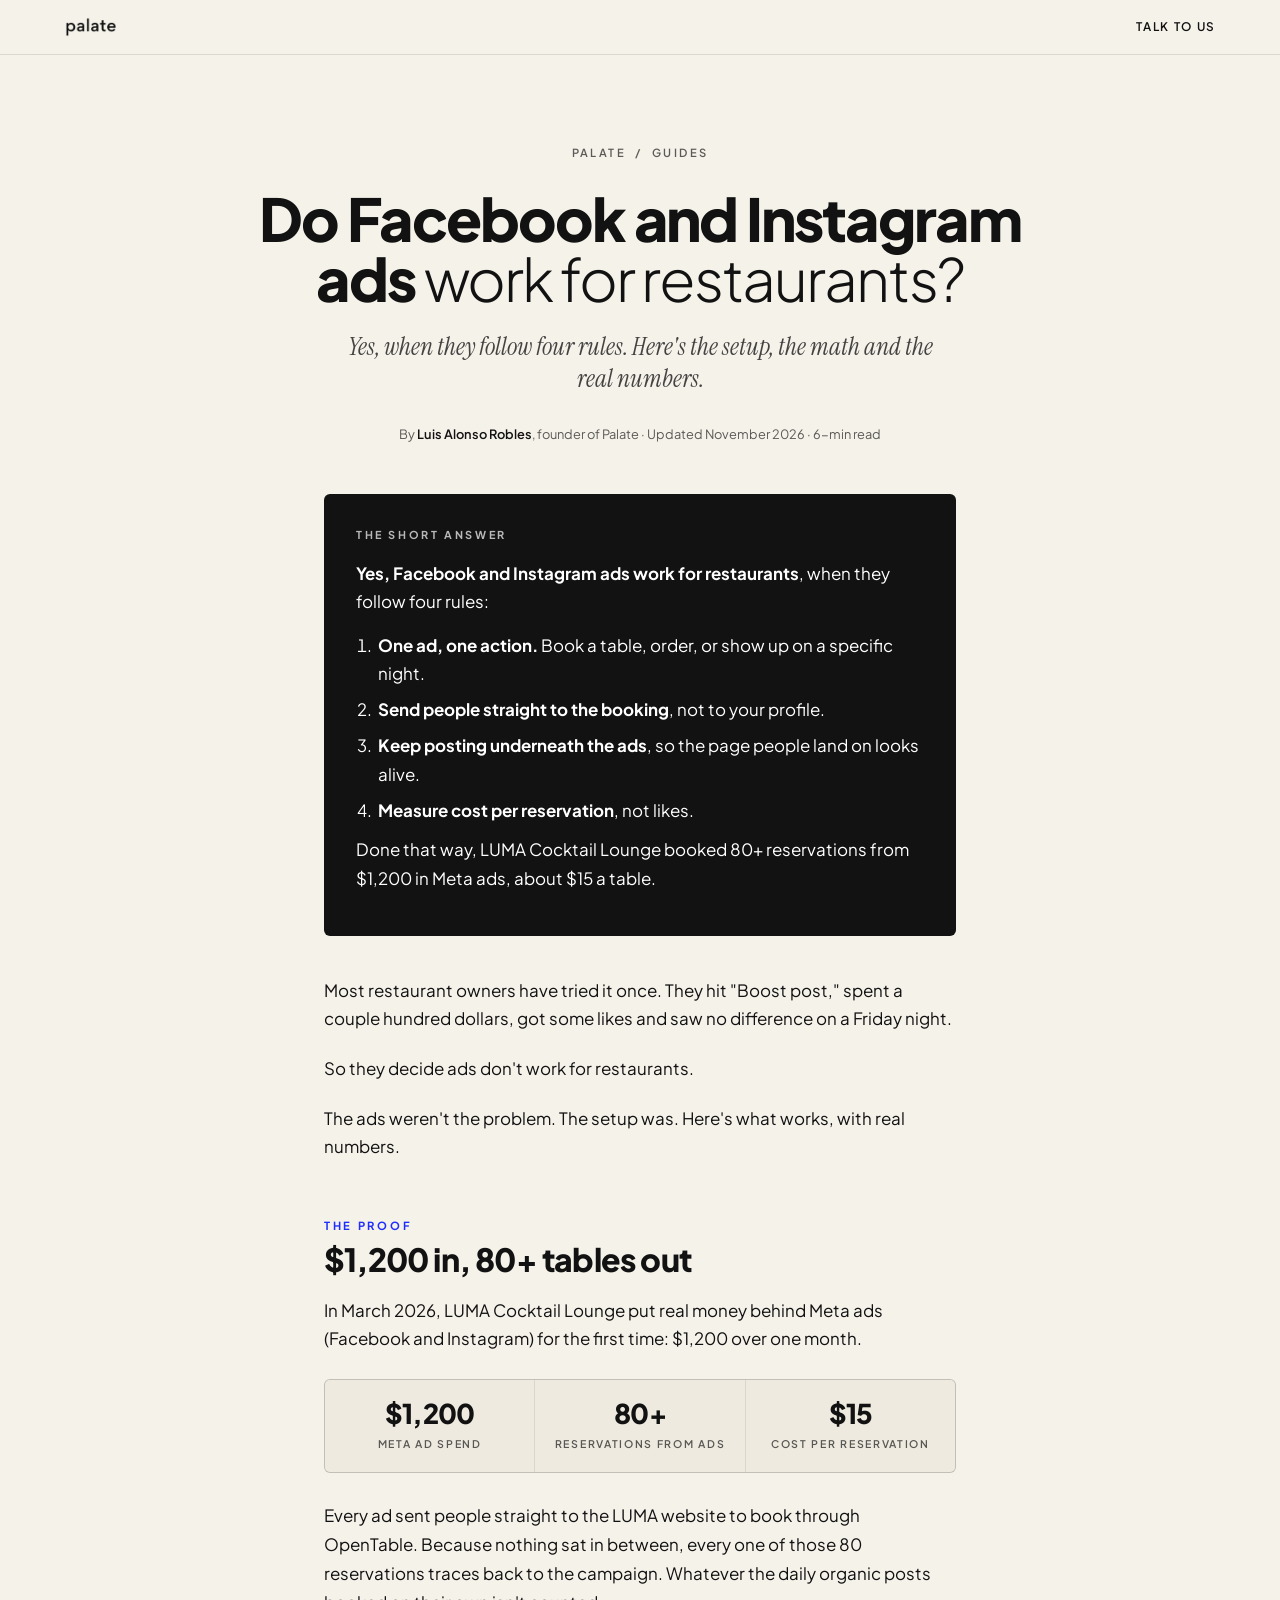
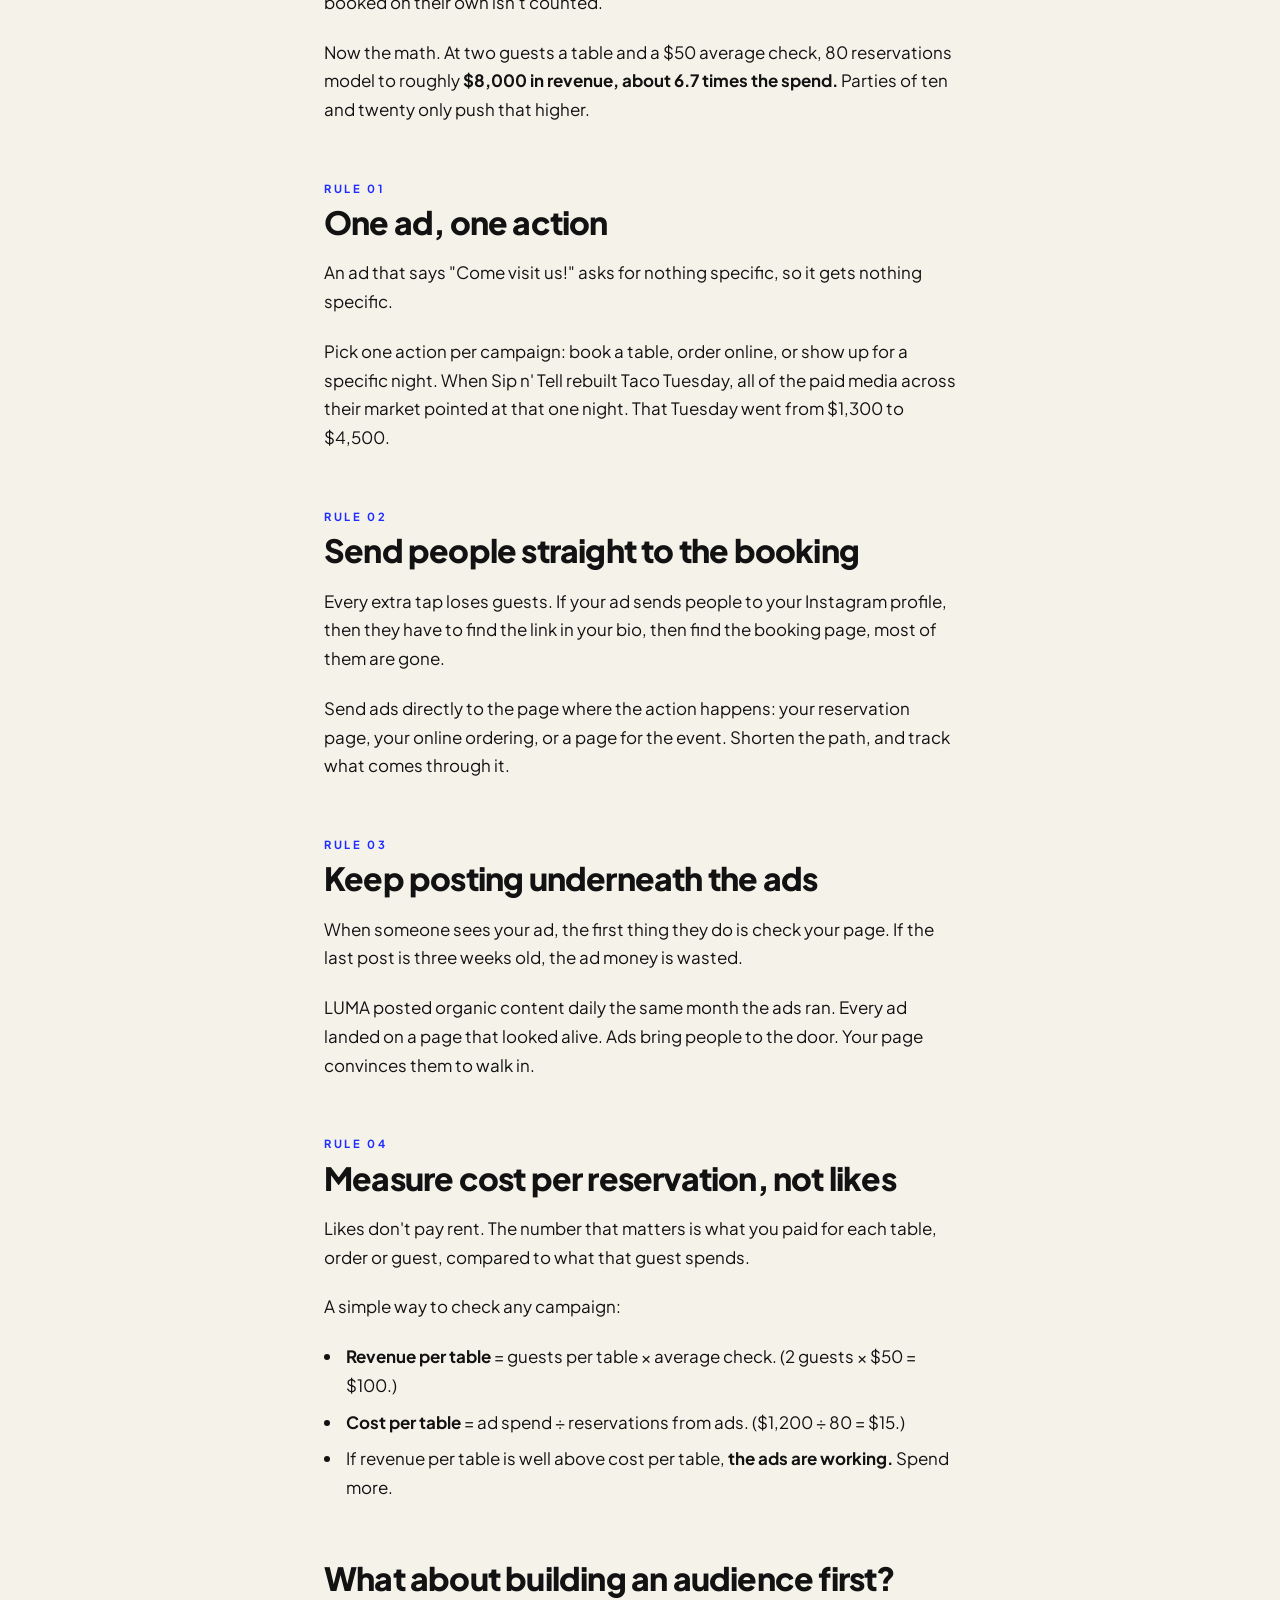
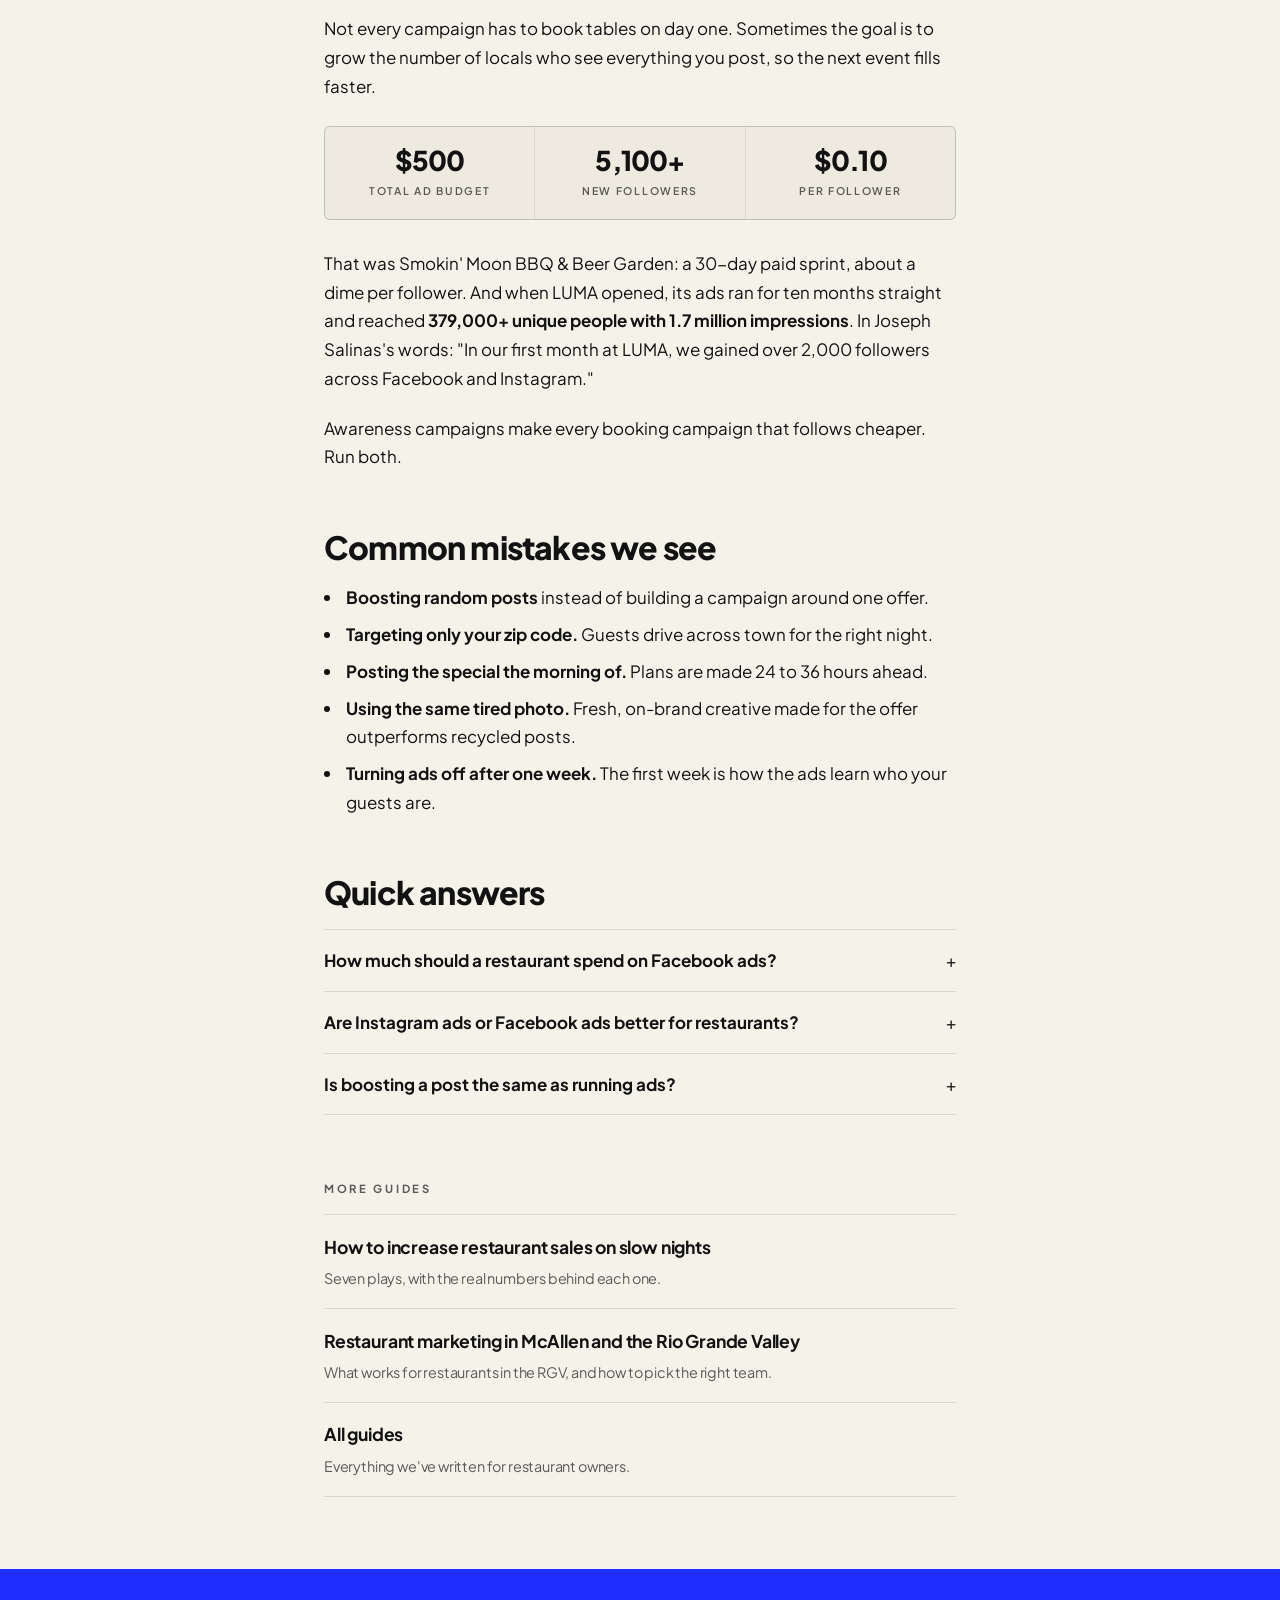
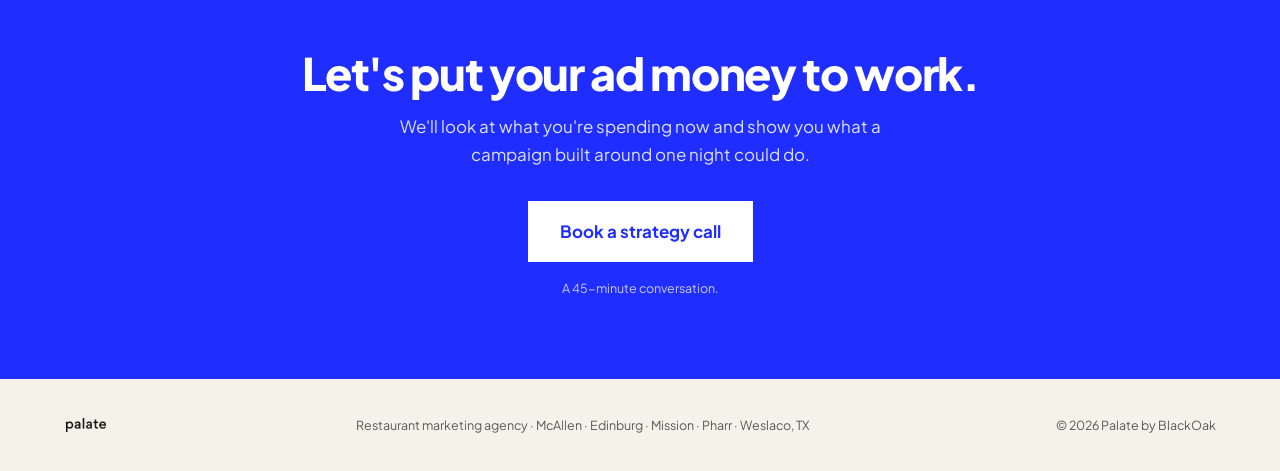
==== do-facebook-instagram-ads-work-for-restaurants/index.html @ 0dd9add2 "Add guides: RGV restaurant marketing, Meta ads for restaurants, guides index Guides cross-link to ea" ====
<!DOCTYPE html>
<html lang="en">
<head>
  <meta charset="UTF-8" />
  <meta name="viewport" content="width=device-width, initial-scale=1.0" />
  <title>Do Facebook &amp; Instagram Ads Work for Restaurants? Real Numbers | Palate</title>
  <meta name="description" content="Do Facebook and Instagram ads work for restaurants? Yes, with four rules. See how $1,200 in Meta ads booked 80+ reservations at $15 each." />
  <link rel="canonical" href="https://www.palatemarketing.com/do-facebook-instagram-ads-work-for-restaurants/" />
  <meta name="theme-color" content="#121212" />
  <meta name="author" content="Luis Alonso Robles" />
  <meta property="og:type" content="article" />
  <meta property="og:site_name" content="Palate" />
  <meta property="og:url" content="https://www.palatemarketing.com/do-facebook-instagram-ads-work-for-restaurants/" />
  <meta property="og:title" content="Do Facebook and Instagram ads work for restaurants?" />
  <meta property="og:description" content="Yes, with four rules. $1,200 in Meta ads booked 80+ reservations at $15 each." />
  <meta property="og:image" content="https://www.palatemarketing.com/media/Brand/og-image.jpg" />
  <meta property="og:image:width" content="1200" />
  <meta property="og:image:height" content="630" />
  <meta name="twitter:card" content="summary_large_image" />
  <link rel="icon" type="image/png" href="../media/Brand/favicon.png">
  <link rel="apple-touch-icon" href="../media/Brand/apple-touch-icon.png">
  <link rel="preconnect" href="https://fonts.googleapis.com" />
  <link rel="preconnect" href="https://fonts.gstatic.com" crossorigin />
  <link href="https://fonts.googleapis.com/css2?family=Plus+Jakarta+Sans:wght@300;400;500;600;700;800&family=Instrument+Serif:ital@0;1&display=swap" rel="stylesheet" />
  <script type="application/ld+json">{"@context": "https://schema.org", "@graph": [{"@type": "Article", "@id": "https://www.palatemarketing.com/do-facebook-instagram-ads-work-for-restaurants/#article", "headline": "Do Facebook and Instagram ads work for restaurants?", "description": "Do Facebook and Instagram ads work for restaurants? Yes, with four rules. See how $1,200 in Meta ads booked 80+ reservations at $15 each.", "image": "https://www.palatemarketing.com/media/Brand/og-image.jpg", "datePublished": "2026-11-22", "dateModified": "2026-11-22", "author": {"@type": "Person", "name": "Luis Alonso Robles", "jobTitle": "Founder & Marketing Director", "url": "https://www.palatemarketing.com/"}, "publisher": {"@id": "https://www.palatemarketing.com/#org"}, "mainEntityOfPage": "https://www.palatemarketing.com/do-facebook-instagram-ads-work-for-restaurants/"}, {"@type": "BreadcrumbList", "itemListElement": [{"@type": "ListItem", "position": 1, "name": "Palate", "item": "https://www.palatemarketing.com/"}, {"@type": "ListItem", "position": 2, "name": "Guides", "item": "https://www.palatemarketing.com/guides/"}, {"@type": "ListItem", "position": 3, "name": "Do Facebook and Instagram ads work for restaurants?", "item": "https://www.palatemarketing.com/do-facebook-instagram-ads-work-for-restaurants/"}]}, {"@type": "ProfessionalService", "@id": "https://www.palatemarketing.com/#org", "name": "Palate by BlackOak", "url": "https://www.palatemarketing.com/"}, {"@type": "FAQPage", "mainEntity": [{"@type": "Question", "name": "How much should a restaurant spend on Facebook ads?", "acceptedAnswer": {"@type": "Answer", "text": "Start with a budget you can hold for a full month, and measure cost per reservation. Smokin' Moon BBQ grew 5,100+ followers on $500 in 30 days. LUMA Cocktail Lounge booked 80+ reservations from $1,200 in one month."}}, {"@type": "Question", "name": "Are Instagram ads or Facebook ads better for restaurants?", "acceptedAnswer": {"@type": "Answer", "text": "Run them together. Both are managed in the same Meta ads system, and the system shifts your budget toward whichever placement books more guests."}}, {"@type": "Question", "name": "Is boosting a post the same as running ads?", "acceptedAnswer": {"@type": "Answer", "text": "No. Boosting spreads a little money behind one post. A real campaign is built around one offer and one action, with creative made for it and a direct path to booking."}}]}]}</script>
  <style>
    *, *::before, *::after { box-sizing:border-box; margin:0; padding:0; }
    :root {
      --ink:#121212; --cream:#F5F2EA; --cream-2:#EEEADF; --blue:#1F2EFF; --blue-dark:#1622D6;
      --fg:var(--ink); --muted:rgba(18,18,18,0.68); --border:rgba(18,18,18,0.12);
      --sans:"Plus Jakarta Sans", sans-serif; --serif:"Instrument Serif", Georgia, serif;
    }
    html { scroll-behavior:smooth; }
    body { background:var(--cream); color:var(--fg); font-family:var(--sans); line-height:1.7;
      font-size:1.06rem; -webkit-font-smoothing:antialiased; }
    a { color:var(--blue); }
    img { display:block; max-width:100%; }

    nav { position:sticky; top:0; z-index:10; display:flex; align-items:center; justify-content:space-between;
      padding:1rem 4rem; background:rgba(245,242,234,0.92); backdrop-filter:blur(20px);
      -webkit-backdrop-filter:blur(20px); border-bottom:1px solid var(--border); }
    nav img { height:22px; width:auto; }
    .nav-cta { font-size:0.74rem; font-weight:600; letter-spacing:0.14em; text-transform:uppercase;
      text-decoration:none; color:var(--fg); }
    .nav-cta:hover { color:var(--blue); }

    header.hd { max-width:860px; margin:0 auto; padding:5.5rem 1.5rem 3rem; text-align:center; }
    .crumb { font-size:0.7rem; letter-spacing:0.22em; text-transform:uppercase; font-weight:600;
      color:var(--muted); margin-bottom:1.6rem; }
    .crumb a { color:inherit; text-decoration:none; }
    .crumb a:hover { color:var(--blue); }
    h1 { font-size:clamp(2.2rem, 5.4vw, 3.7rem); font-weight:800; line-height:1.02; letter-spacing:-0.035em;
      margin-bottom:1.4rem; text-wrap:balance; }
    h1 em { font-style:normal; font-weight:300; }
    .dek { font-family:var(--serif); font-style:italic; font-size:1.55rem; line-height:1.3;
      color:rgba(18,18,18,0.78); max-width:620px; margin:0 auto 1.8rem; }
    .byline { font-size:0.8rem; color:var(--muted); }
    .byline strong { color:var(--fg); font-weight:600; }

    article { max-width:680px; margin:0 auto; padding:0 1.5rem 4rem; }
    article p { margin-bottom:1.3rem; }
    article h2 { font-size:clamp(1.55rem, 3.4vw, 2rem); font-weight:800; letter-spacing:-0.025em;
      line-height:1.15; margin:3.6rem 0 1.1rem; }
    article h2 .n { display:block; font-size:0.7rem; letter-spacing:0.24em; text-transform:uppercase;
      color:var(--blue); font-weight:700; margin-bottom:0.6rem; }
    article h3 { font-size:1.1rem; font-weight:700; margin:2rem 0 0.6rem; }
    article ul, article ol { margin:0 0 1.4rem 1.2rem; }
    article li { margin-bottom:0.5rem; padding-left:0.2rem; }
    strong { font-weight:700; }

    .answer { background:var(--ink); color:#fff; border-radius:6px; padding:2rem 2rem 1.4rem; margin:0 0 2.5rem; }
    .answer .lbl { font-size:0.68rem; letter-spacing:0.24em; text-transform:uppercase; font-weight:700;
      color:rgba(255,255,255,0.7); margin-bottom:0.9rem; }
    .answer ol { margin:0 0 0.6rem 1.2rem; }
    .answer li { margin-bottom:0.45rem; }
    .answer a { color:#fff; }

    .stats { display:grid; grid-template-columns:repeat(3, 1fr); gap:1px; background:var(--border);
      border:1px solid var(--border); border-radius:6px; overflow:hidden; margin:1.6rem 0 1.8rem; }
    .stat { background:var(--cream-2); padding:1.2rem 1rem; text-align:center; }
    .stat b { display:block; font-size:1.7rem; font-weight:800; letter-spacing:-0.03em; line-height:1.1; }
    .stat span { display:block; font-size:0.66rem; letter-spacing:0.16em; text-transform:uppercase;
      color:var(--muted); font-weight:600; margin-top:0.35rem; }

    figure { margin:2rem 0 2.2rem; }
    figure img { width:100%; aspect-ratio:4/5; object-fit:cover; border-radius:6px; background:var(--cream-2); }
    figcaption { font-size:0.8rem; color:var(--muted); margin-top:0.6rem; }

    .pull { font-family:var(--serif); font-style:italic; font-size:1.7rem; line-height:1.25;
      border-left:3px solid var(--blue); padding-left:1.2rem; margin:2.4rem 0; }

    .check { list-style:none; margin-left:0 !important; }
    .check li { position:relative; padding-left:1.9rem; }
    .check li::before { content:""; position:absolute; left:0; top:0.42em; width:1rem; height:1rem;
      border:1.5px solid var(--fg); border-radius:3px; }

    .cta { background:var(--blue); color:#fff; text-align:center; padding:5rem 1.5rem; }
    .cta h2 { font-size:clamp(1.9rem, 4.4vw, 2.8rem); font-weight:800; letter-spacing:-0.03em;
      line-height:1.05; margin-bottom:1rem; text-wrap:balance; }
    .cta p { max-width:520px; margin:0 auto 2rem; color:rgba(255,255,255,0.85); }
    .cta a.btn { display:inline-block; background:#fff; color:var(--blue); padding:1rem 2rem;
      font-weight:700; text-decoration:none; }
    .cta a.btn:hover { background:var(--cream); }
    .cta small { display:block; margin-top:1rem; font-size:0.78rem; color:rgba(255,255,255,0.75); }

    footer { display:flex; align-items:center; justify-content:space-between; flex-wrap:wrap; gap:1rem;
      padding:2.2rem 4rem; font-size:0.78rem; color:var(--muted); }
    footer img { height:18px; width:auto; }
    footer a { color:inherit; text-decoration:none; }
    footer a:hover { color:var(--blue); }

    @media (max-width:640px){
      nav { padding:0.9rem 1.25rem; }
      header.hd { padding:3.5rem 1.25rem 2.2rem; }
      .dek { font-size:1.3rem; }
      article { padding:0 1.25rem 3rem; }
      .answer { padding:1.5rem 1.3rem 1rem; }
      .stats { grid-template-columns:1fr; }
      .stat { display:flex; align-items:baseline; justify-content:space-between; text-align:left; padding:0.9rem 1.1rem; }
      .stat span { margin-top:0; text-align:right; }
      .pull { font-size:1.4rem; }
      footer { padding:2rem 1.25rem; flex-direction:column; text-align:center; }
    }
    .more { max-width:680px; margin:0 auto; padding:0 1.5rem 4.5rem; }
    .more h2 { font-size:0.7rem; letter-spacing:0.24em; text-transform:uppercase; font-weight:700;
      color:var(--muted); margin-bottom:1rem; }
    .more a { display:block; padding:1.1rem 0; border-top:1px solid var(--border); text-decoration:none;
      color:var(--fg); font-weight:700; font-size:1.1rem; letter-spacing:-0.01em; }
    .more a:last-child { border-bottom:1px solid var(--border); }
    .more a span { display:block; font-weight:400; font-size:0.9rem; color:var(--muted); margin-top:0.2rem; }
    .more a:hover { color:var(--blue); }
    .faq details { border-top:1px solid var(--border); padding:1rem 0; }
    .faq details:last-child { border-bottom:1px solid var(--border); }
    .faq summary { font-weight:700; cursor:pointer; list-style:none; }
    .faq summary::-webkit-details-marker { display:none; }
    .faq summary::after { content:"+"; float:right; font-weight:400; }
    .faq details[open] summary::after { content:"–"; }
    .faq details p { margin:0.7rem 0 0; color:var(--muted); }
  </style>
<!-- Meta Pixel Code -->
<script>
!function(f,b,e,v,n,t,s)
{if(f.fbq)return;n=f.fbq=function(){n.callMethod?
n.callMethod.apply(n,arguments):n.queue.push(arguments)};
if(!f._fbq)f._fbq=n;n.push=n;n.loaded=!0;n.version='2.0';
n.queue=[];t=b.createElement(e);t.async=!0;
t.src=v;s=b.getElementsByTagName(e)[0];
s.parentNode.insertBefore(t,s)}(window, document,'script',
'https://connect.facebook.net/en_US/fbevents.js');
fbq('init', '1189198843238803');
fbq('track', 'PageView');
</script>
<noscript><img height="1" width="1" style="display:none"
src="https://www.facebook.com/tr?id=1189198843238803&ev=PageView&noscript=1"
/></noscript>
<!-- End Meta Pixel Code -->
</head>
<body>

<nav>
  <a href="/" aria-label="Palate home"><img src="../media/Brand/palate-wordmark-ink.png" alt="Palate" width="110" height="22"></a>
  <a class="nav-cta" href="https://calendly.com/palatemarketing/strategy-session" target="_blank">Talk to us</a>
</nav>

<header class="hd">
  <p class="crumb"><a href="/">Palate</a> &nbsp;/&nbsp; <a href="/guides/">Guides</a></p>
  <h1>Do Facebook and Instagram ads <em>work for restaurants?</em></h1>
  <p class="dek">Yes, when they follow four rules. Here's the setup, the math and the real numbers.</p>
  <p class="byline">By <strong>Luis Alonso Robles</strong>, founder of Palate · Updated November 2026 · 6-min read</p>
</header>

<article>

  <div class="answer">
    <p class="lbl">The short answer</p>
    <p style="margin-bottom:0.9rem"><strong>Yes, Facebook and Instagram ads work for restaurants</strong>, when they follow four rules:</p>
    <ol>
      <li><strong>One ad, one action.</strong> Book a table, order, or show up on a specific night.</li>
      <li><strong>Send people straight to the booking</strong>, not to your profile.</li>
      <li><strong>Keep posting underneath the ads</strong>, so the page people land on looks alive.</li>
      <li><strong>Measure cost per reservation</strong>, not likes.</li>
    </ol>
    <p style="margin-top:0.6rem">Done that way, LUMA Cocktail Lounge booked 80+ reservations from $1,200 in Meta ads, about $15 a table.</p>
  </div>

  <p>Most restaurant owners have tried it once. They hit "Boost post," spent a couple hundred dollars, got some likes and saw no difference on a Friday night.</p>
  <p>So they decide ads don't work for restaurants.</p>
  <p>The ads weren't the problem. The setup was. Here's what works, with real numbers.</p>

  <h2><span class="n">The proof</span>$1,200 in, 80+ tables out</h2>
  <p>In March 2026, LUMA Cocktail Lounge put real money behind Meta ads (Facebook and Instagram) for the first time: $1,200 over one month.</p>
    <div class="stats">
    <div class="stat"><b>$1,200</b><span>Meta ad spend</span></div>
    <div class="stat"><b>80+</b><span>Reservations from ads</span></div>
    <div class="stat"><b>$15</b><span>Cost per reservation</span></div>
  </div>

  <p>Every ad sent people straight to the LUMA website to book through OpenTable. Because nothing sat in between, every one of those 80 reservations traces back to the campaign. Whatever the daily organic posts booked on their own isn't counted.</p>
  <p>Now the math. At two guests a table and a $50 average check, 80 reservations model to roughly <strong>$8,000 in revenue, about 6.7 times the spend.</strong> Parties of ten and twenty only push that higher.</p>

  <h2><span class="n">Rule 01</span>One ad, one action</h2>
  <p>An ad that says "Come visit us!" asks for nothing specific, so it gets nothing specific.</p>
  <p>Pick one action per campaign: book a table, order online, or show up for a specific night. When Sip n' Tell rebuilt Taco Tuesday, all of the paid media across their market pointed at that one night. That Tuesday went from $1,300 to $4,500.</p>

  <h2><span class="n">Rule 02</span>Send people straight to the booking</h2>
  <p>Every extra tap loses guests. If your ad sends people to your Instagram profile, then they have to find the link in your bio, then find the booking page, most of them are gone.</p>
  <p>Send ads directly to the page where the action happens: your reservation page, your online ordering, or a page for the event. Shorten the path, and track what comes through it.</p>

  <h2><span class="n">Rule 03</span>Keep posting underneath the ads</h2>
  <p>When someone sees your ad, the first thing they do is check your page. If the last post is three weeks old, the ad money is wasted.</p>
  <p>LUMA posted organic content daily the same month the ads ran. Every ad landed on a page that looked alive. Ads bring people to the door. Your page convinces them to walk in.</p>

  <h2><span class="n">Rule 04</span>Measure cost per reservation, not likes</h2>
  <p>Likes don't pay rent. The number that matters is what you paid for each table, order or guest, compared to what that guest spends.</p>
  <p>A simple way to check any campaign:</p>
  <ul>
    <li><strong>Revenue per table</strong> = guests per table × average check. (2 guests × $50 = $100.)</li>
    <li><strong>Cost per table</strong> = ad spend ÷ reservations from ads. ($1,200 ÷ 80 = $15.)</li>
    <li>If revenue per table is well above cost per table, <strong>the ads are working.</strong> Spend more.</li>
  </ul>

  <h2>What about building an audience first?</h2>
  <p>Not every campaign has to book tables on day one. Sometimes the goal is to grow the number of locals who see everything you post, so the next event fills faster.</p>
    <div class="stats">
    <div class="stat"><b>$500</b><span>Total ad budget</span></div>
    <div class="stat"><b>5,100+</b><span>New followers</span></div>
    <div class="stat"><b>$0.10</b><span>Per follower</span></div>
  </div>

  <p>That was Smokin' Moon BBQ &amp; Beer Garden: a 30-day paid sprint, about a dime per follower. And when LUMA opened, its ads ran for ten months straight and reached <strong>379,000+ unique people with 1.7 million impressions</strong>. In Joseph Salinas's words: "In our first month at LUMA, we gained over 2,000 followers across Facebook and Instagram."</p>
  <p>Awareness campaigns make every booking campaign that follows cheaper. Run both.</p>

  <h2>Common mistakes we see</h2>
  <ul>
    <li><strong>Boosting random posts</strong> instead of building a campaign around one offer.</li>
    <li><strong>Targeting only your zip code.</strong> Guests drive across town for the right night.</li>
    <li><strong>Posting the special the morning of.</strong> Plans are made 24 to 36 hours ahead.</li>
    <li><strong>Using the same tired photo.</strong> Fresh, on-brand creative made for the offer outperforms recycled posts.</li>
    <li><strong>Turning ads off after one week.</strong> The first week is how the ads learn who your guests are.</li>
  </ul>

  <h2>Quick answers</h2>
  <div class="faq">
    <details><summary>How much should a restaurant spend on Facebook ads?</summary><p>Start with a budget you can hold for a full month, and measure cost per reservation. Smokin' Moon BBQ grew 5,100+ followers on $500 in 30 days. LUMA Cocktail Lounge booked 80+ reservations from $1,200 in one month.</p></details>
    <details><summary>Are Instagram ads or Facebook ads better for restaurants?</summary><p>Run them together. Both are managed in the same Meta ads system, and the system shifts your budget toward whichever placement books more guests.</p></details>
    <details><summary>Is boosting a post the same as running ads?</summary><p>No. Boosting spreads a little money behind one post. A real campaign is built around one offer and one action, with creative made for it and a direct path to booking.</p></details>
  </div>

</article>

<section class="more">
  <h2>More guides</h2>
  <a href="/how-to-increase-restaurant-sales/">How to increase restaurant sales on slow nights<span>Seven plays, with the real numbers behind each one.</span></a>
  <a href="/restaurant-marketing-mcallen/">Restaurant marketing in McAllen and the Rio Grande Valley<span>What works for restaurants in the RGV, and how to pick the right team.</span></a>
  <a href="/guides/">All guides<span>Everything we've written for restaurant owners.</span></a>
</section>

<section class="cta">
  <h2>Let's put your ad money to work.</h2>
  <p>We'll look at what you're spending now and show you what a campaign built around one night could do.</p>
  <a class="btn" href="https://calendly.com/palatemarketing/strategy-session" target="_blank">Book a strategy call</a>
  <small>A 45-minute conversation.</small>
</section>

<footer>
  <a href="/"><img src="../media/Brand/palate-wordmark-ink.png" alt="Palate" width="90" height="18"></a>
  <span>Restaurant marketing agency · McAllen · Edinburg · Mission · Pharr · Weslaco, TX</span>
  <span>© 2026 Palate by BlackOak</span>
</footer>

</body>
</html>
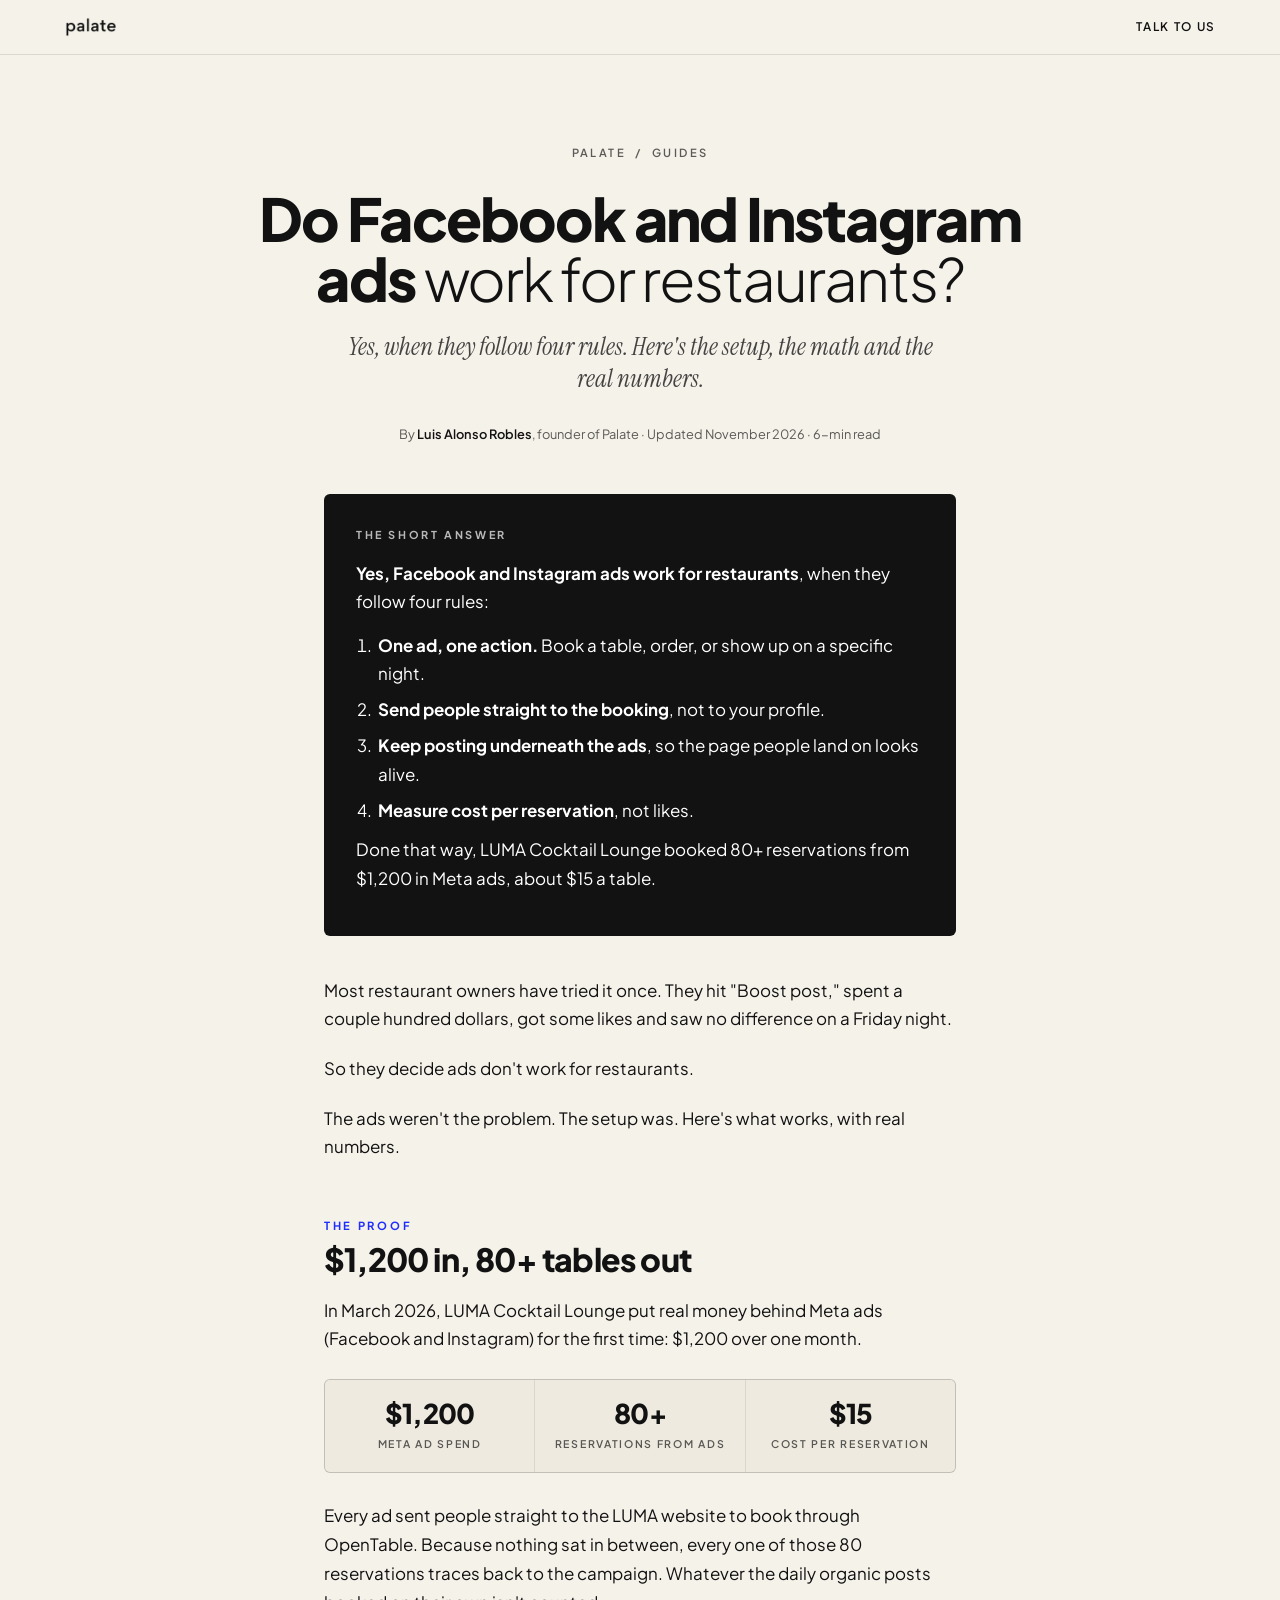
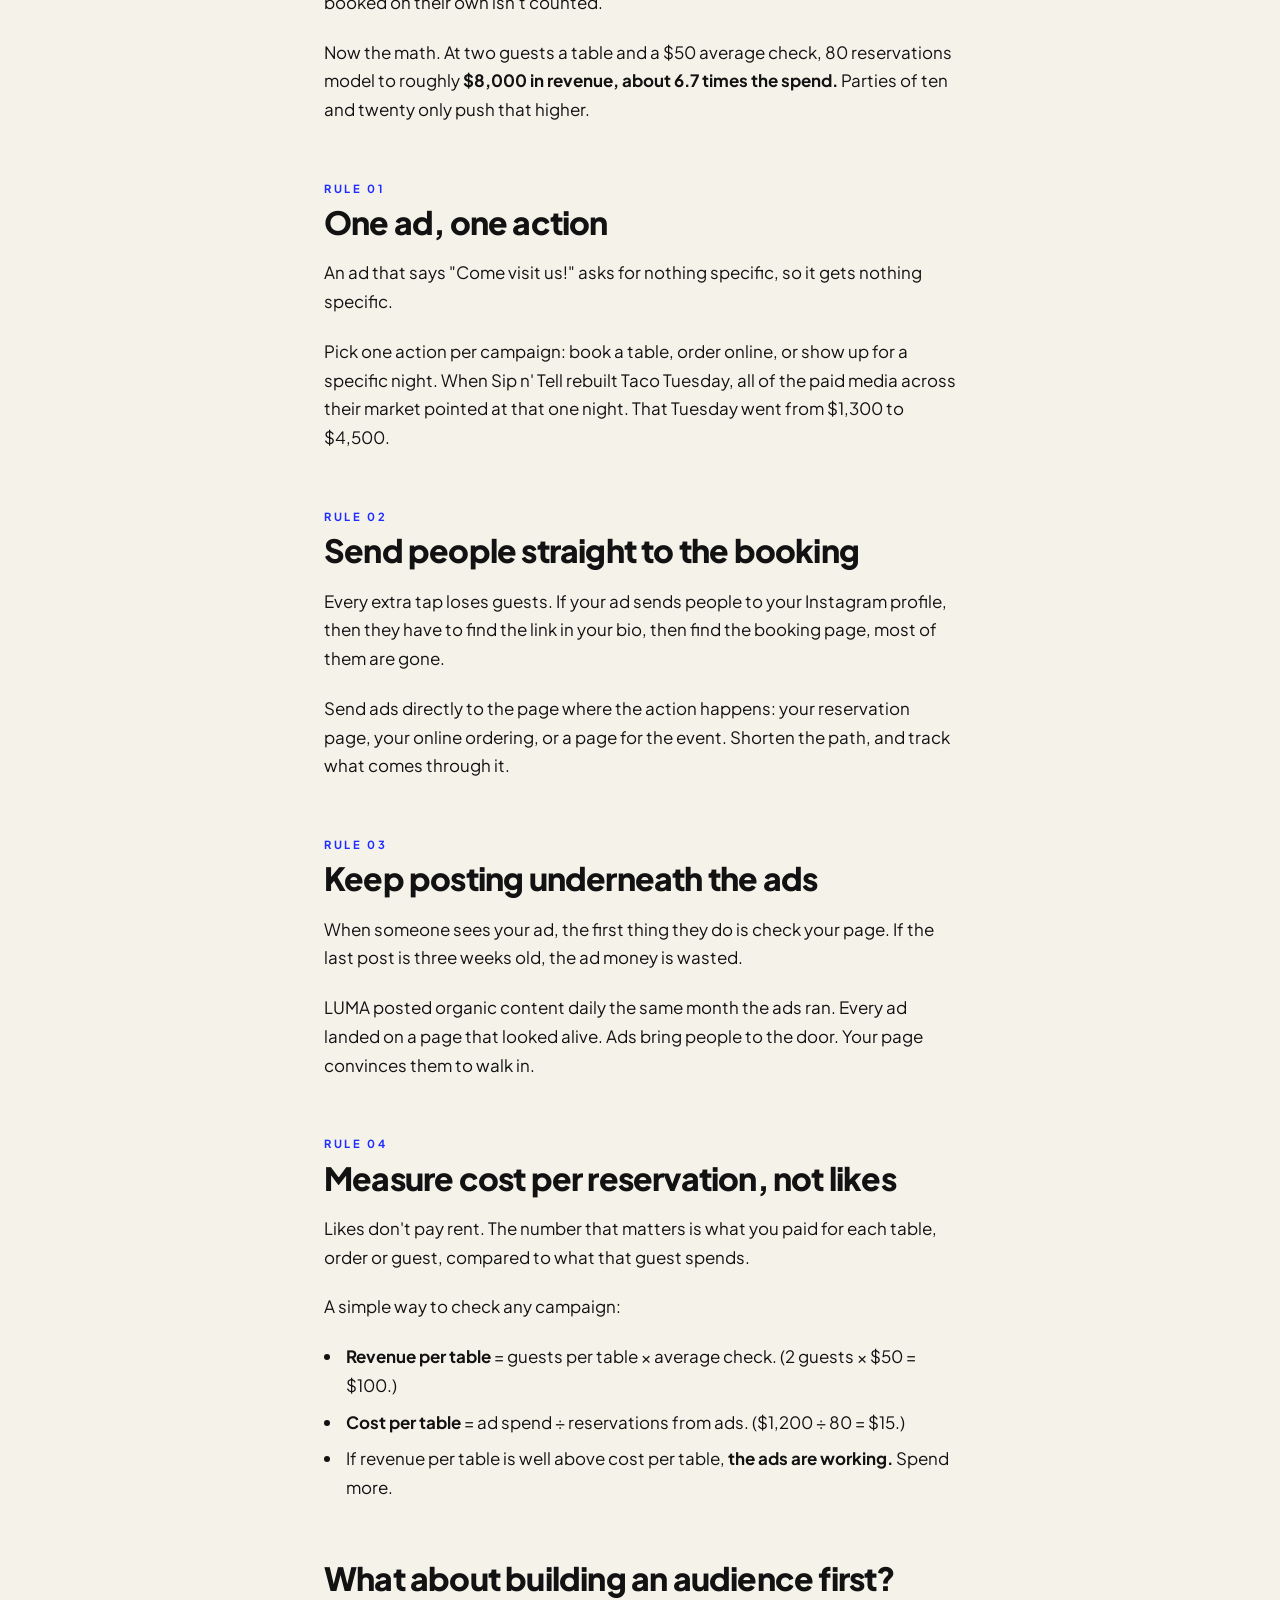
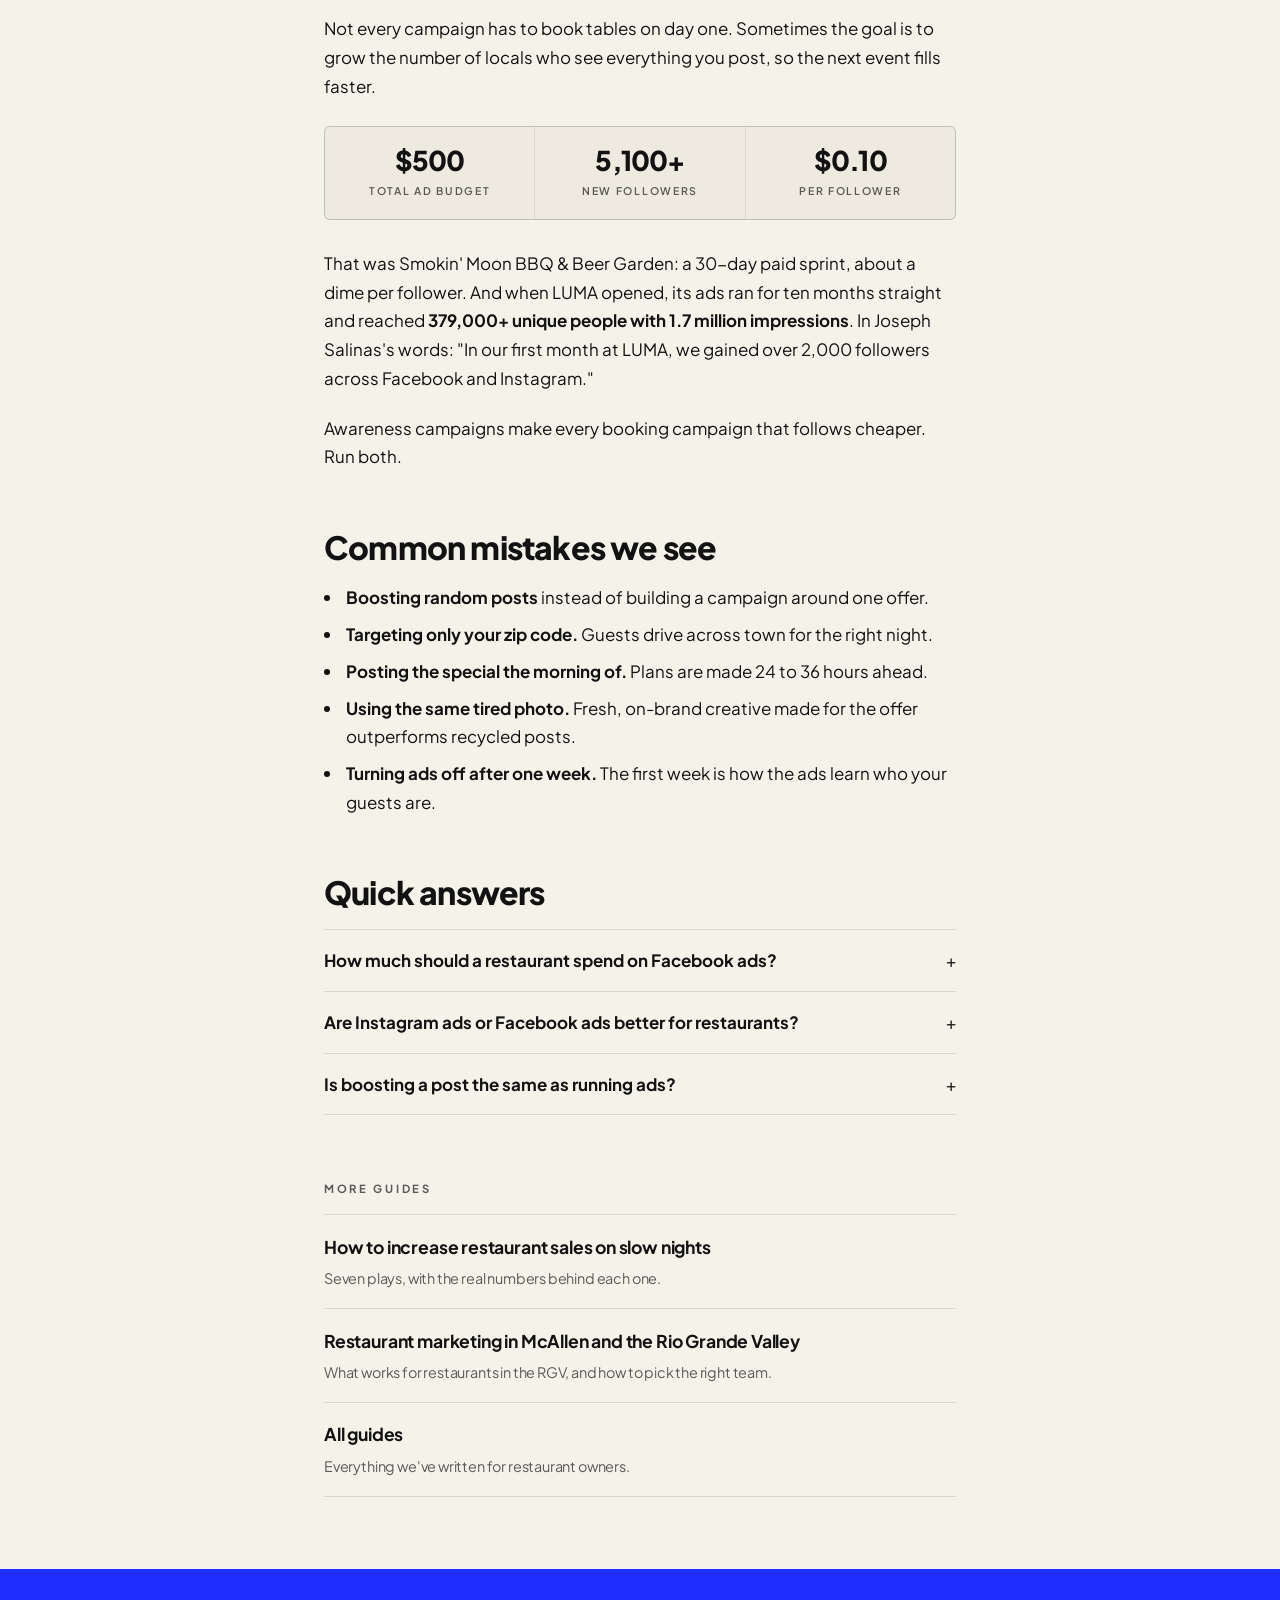
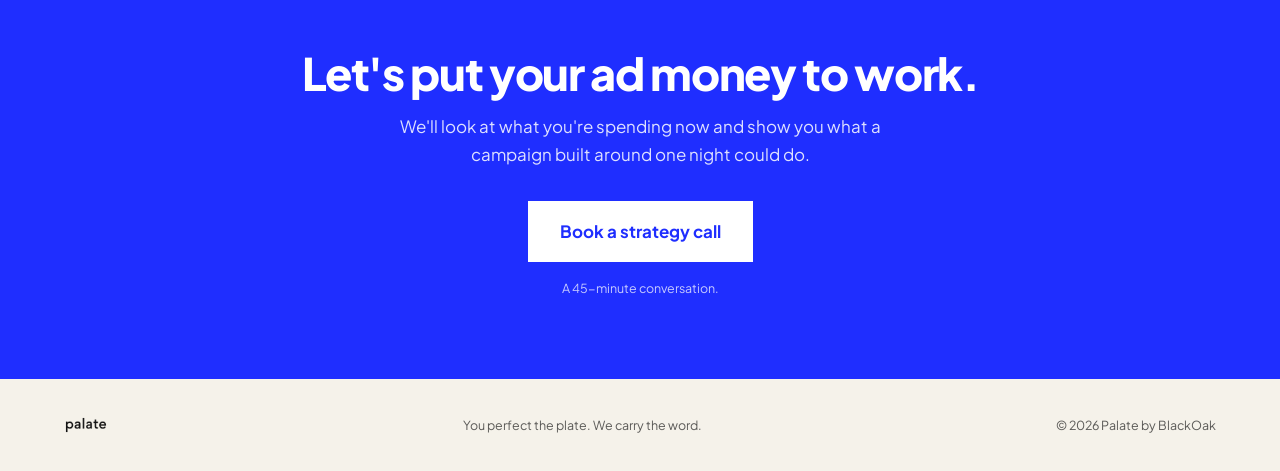
==== commit d8018d6d: "Footer: centered logo and tagline, dotted links, round social icons, back to top, soft wordmark City" ====
--- a/do-facebook-instagram-ads-work-for-restaurants/index.html
+++ b/do-facebook-instagram-ads-work-for-restaurants/index.html
@@ -264,7 +264,7 @@
 
 <footer>
   <a href="/"><img src="../media/Brand/palate-wordmark-ink.png" alt="Palate" width="90" height="18"></a>
-  <span>Restaurant marketing agency · McAllen · Edinburg · Mission · Pharr · Weslaco, TX</span>
+  <span>You perfect the plate. We carry the word.</span>
   <span>© 2026 Palate by BlackOak</span>
 </footer>
 
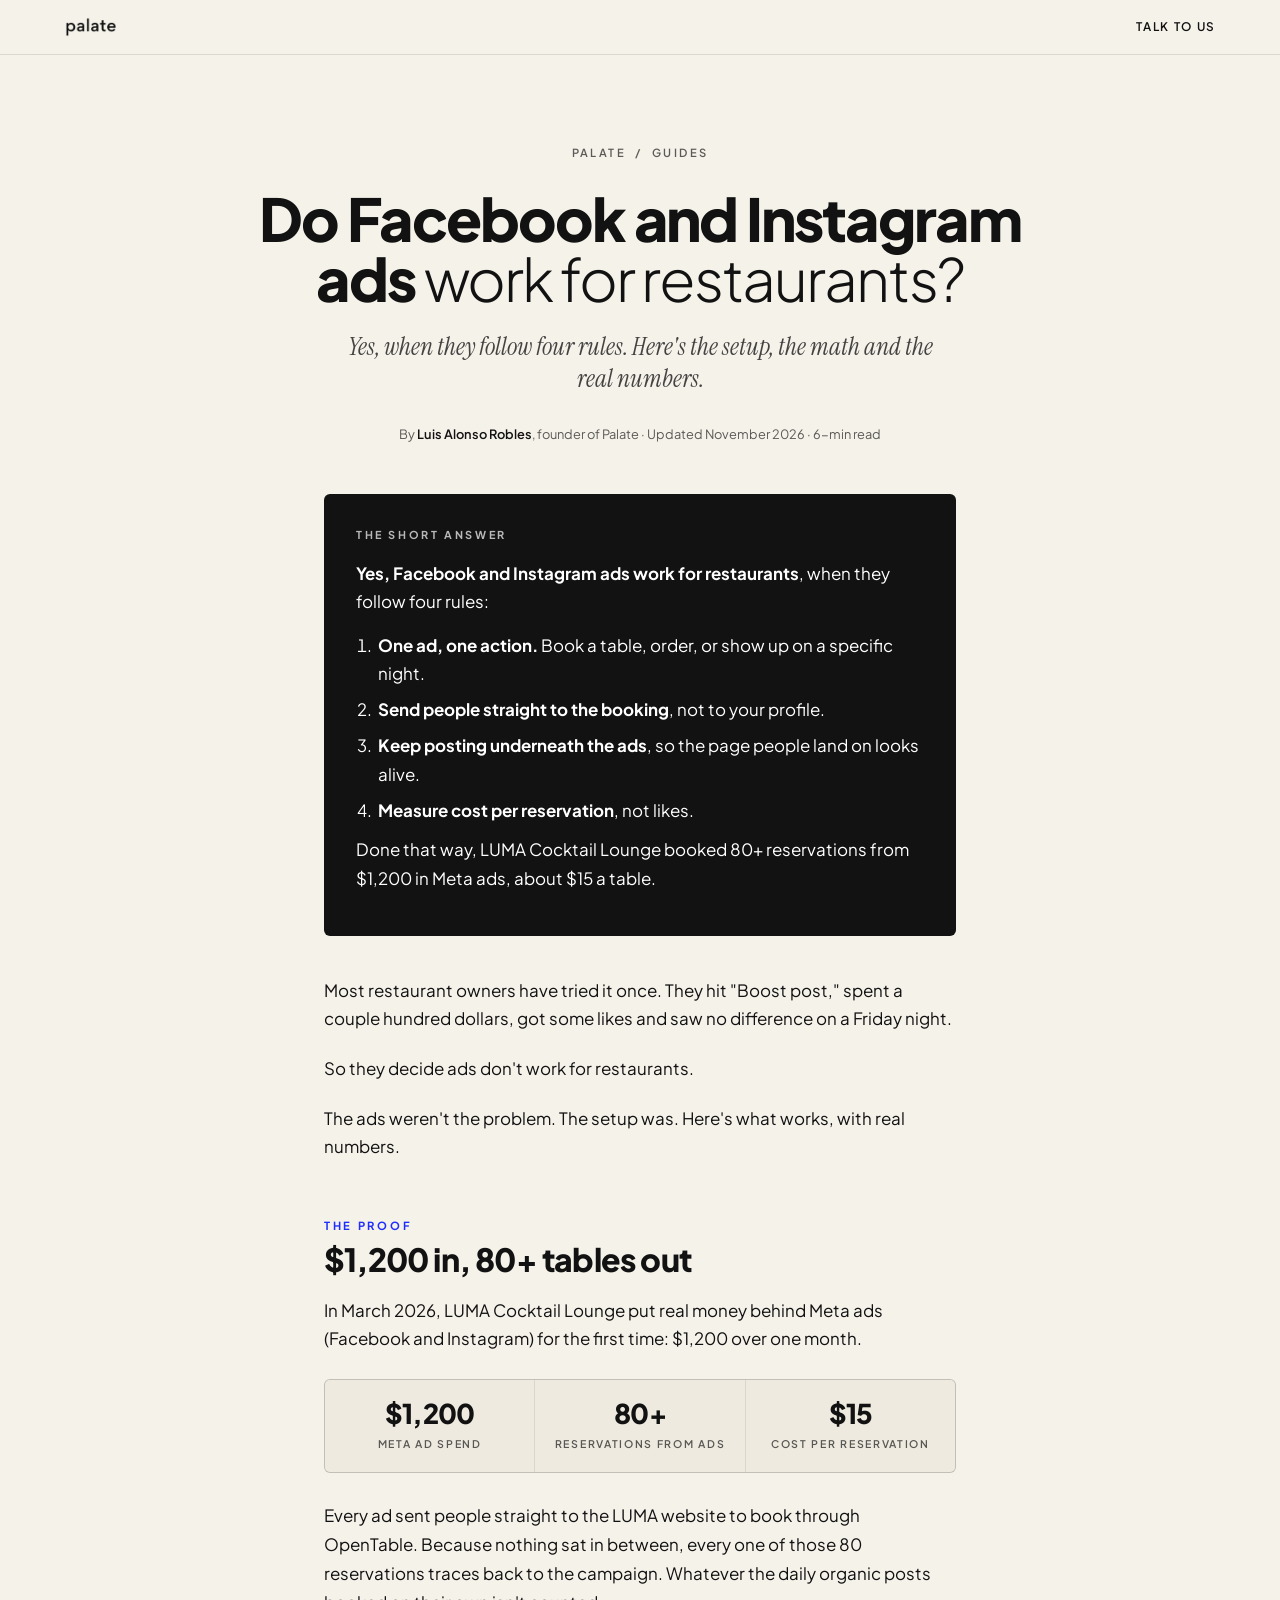
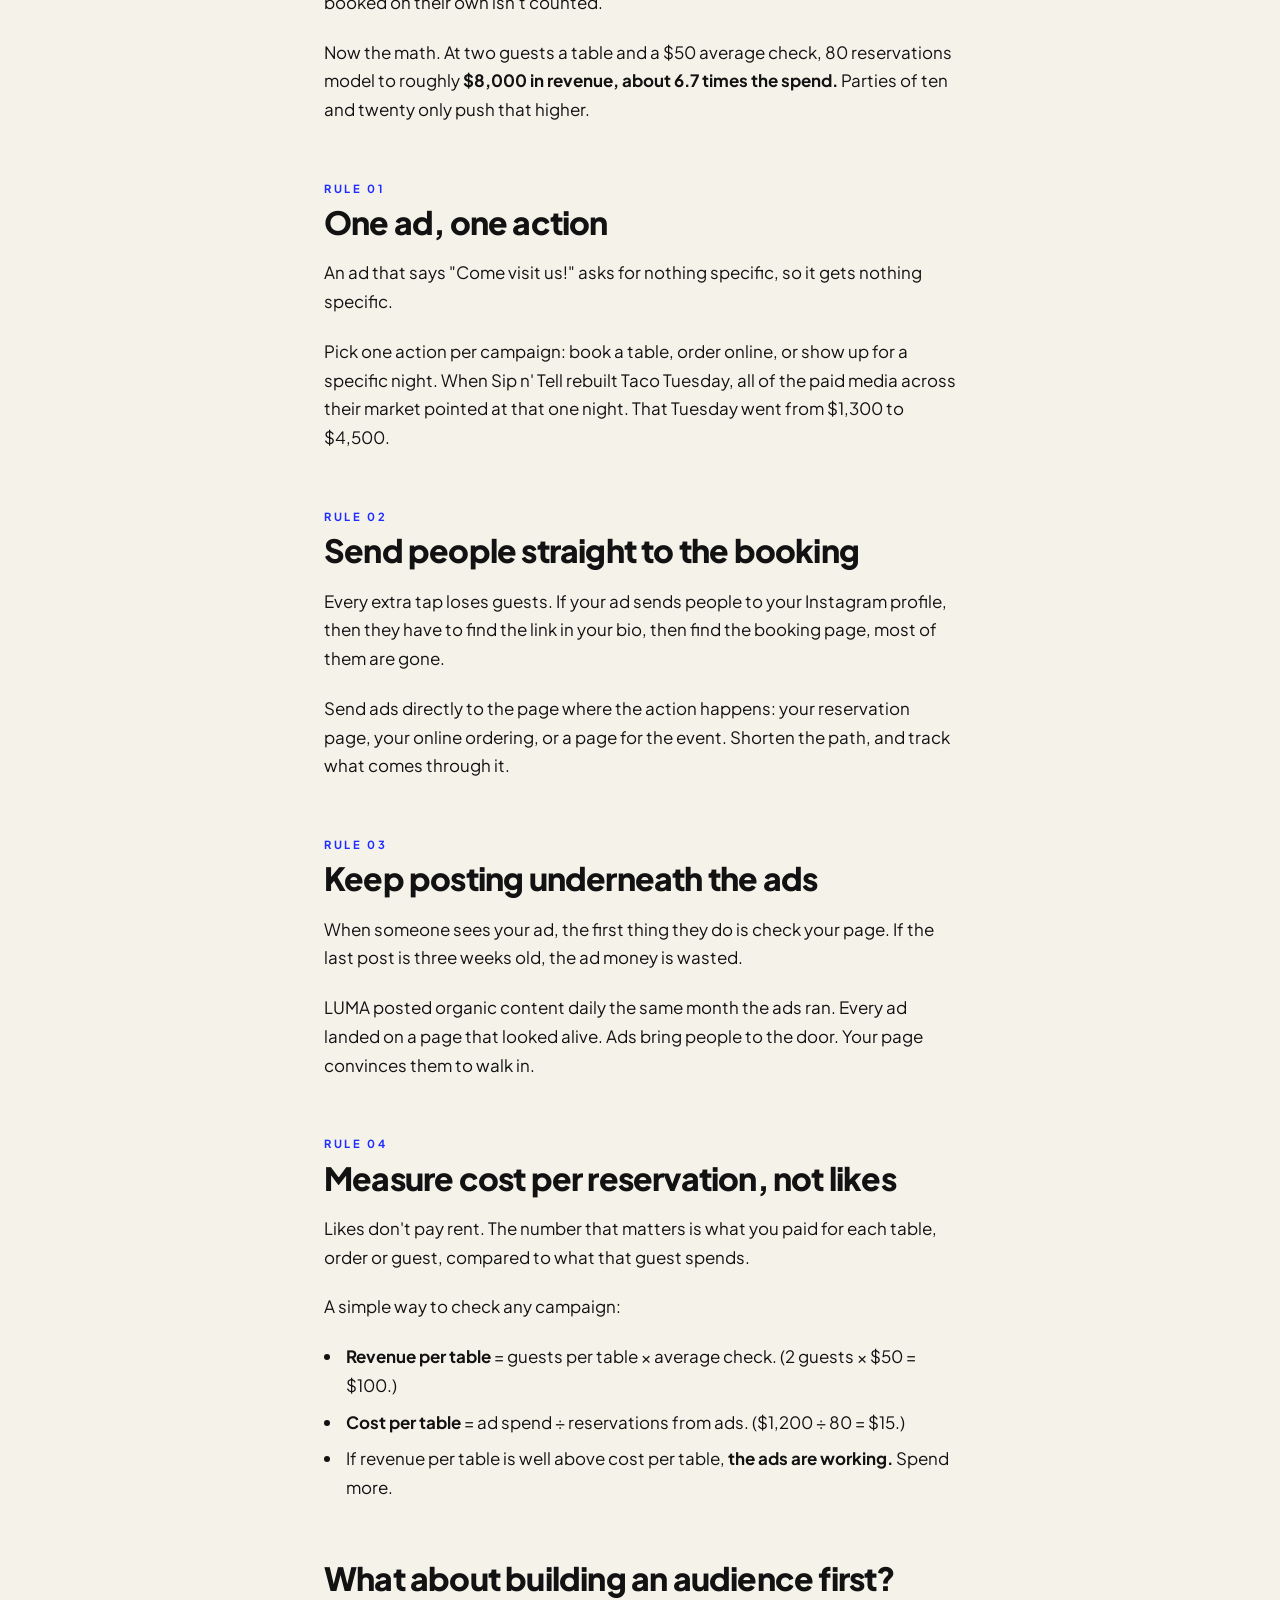
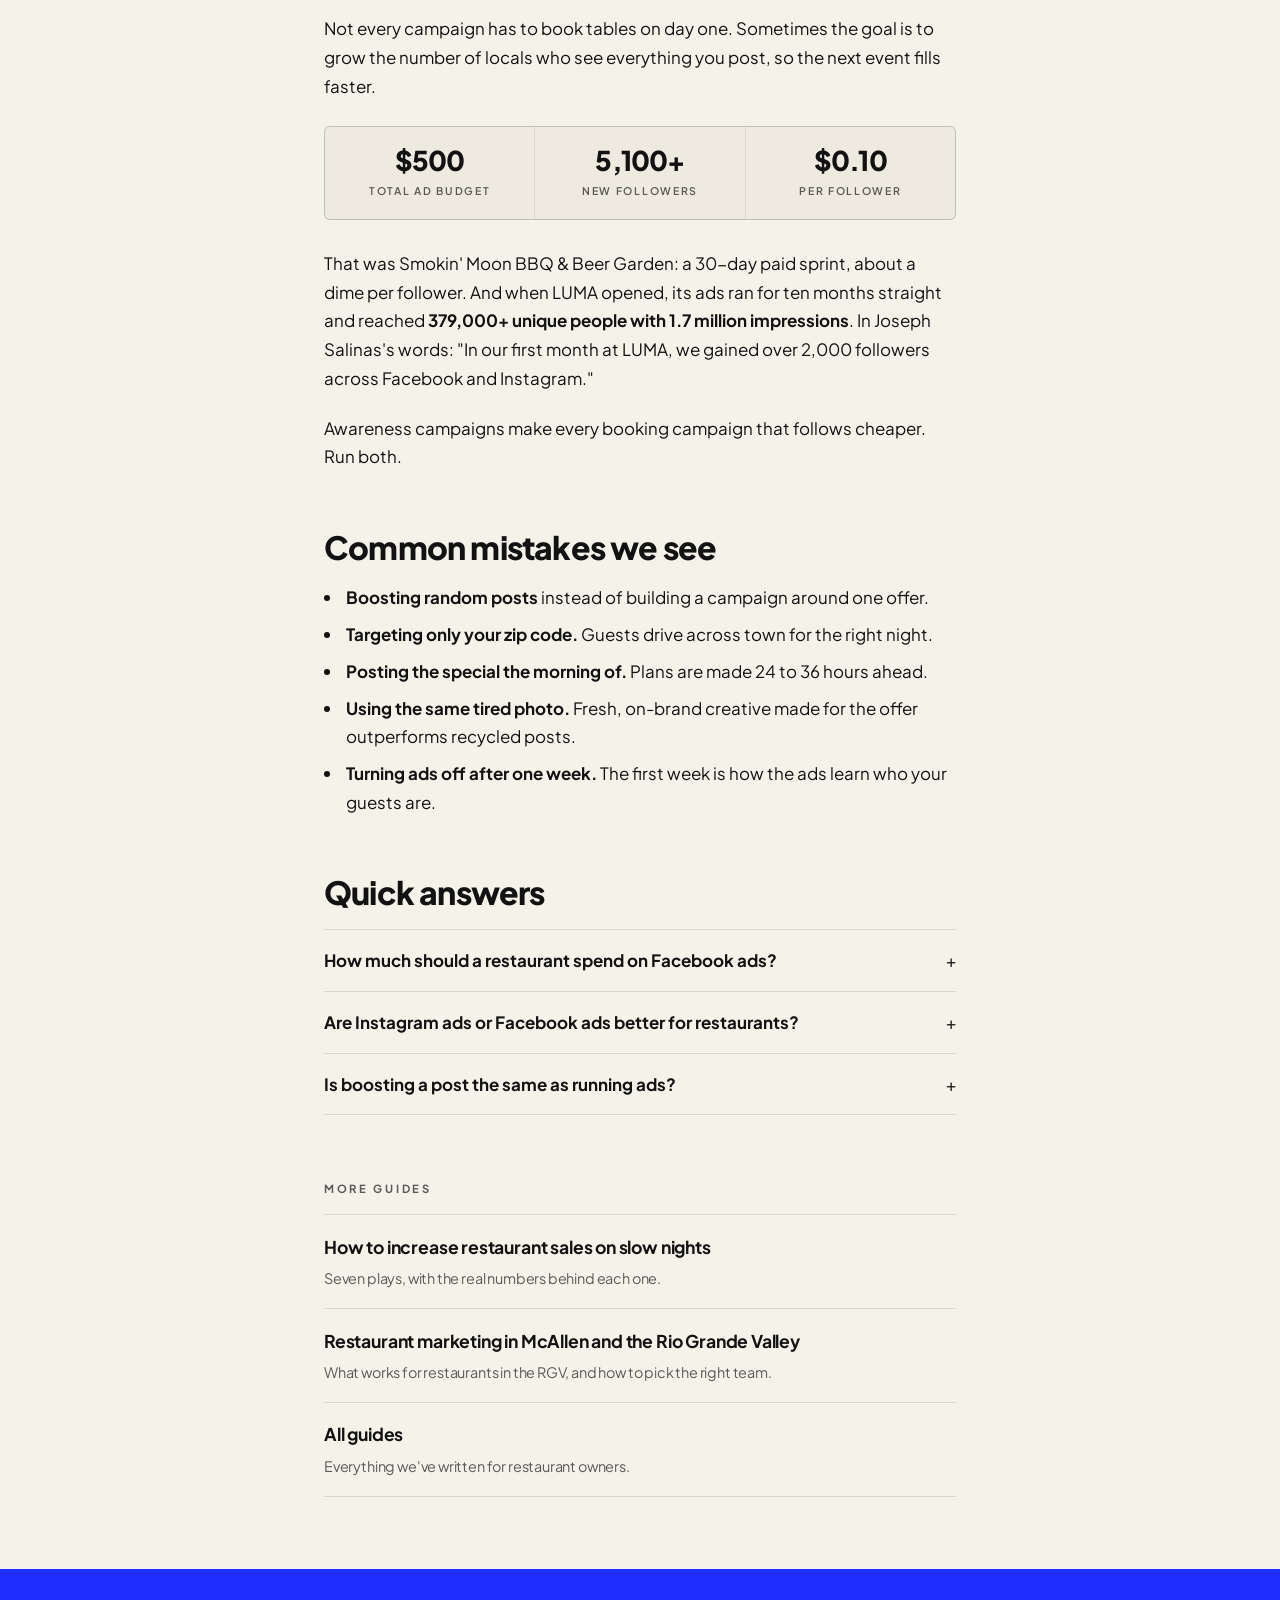
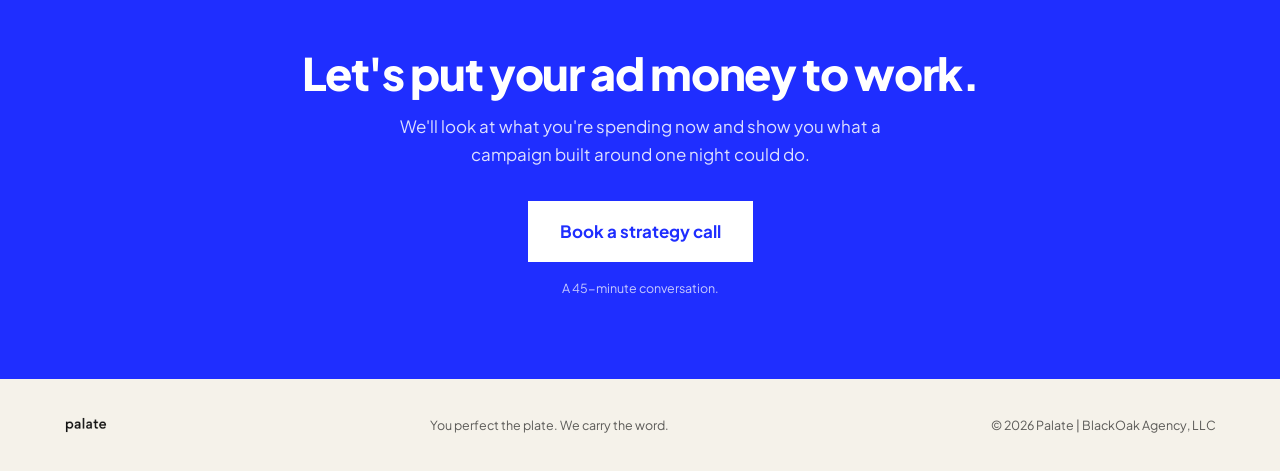
==== commit 250eea86: "Footer: © 2026 Palate | BlackOak Agency, LLC Co-Authored-By: Claude Opus 5.5 <noreply@anthropic.com>" ====
--- a/do-facebook-instagram-ads-work-for-restaurants/index.html
+++ b/do-facebook-instagram-ads-work-for-restaurants/index.html
@@ -265,7 +265,7 @@
 <footer>
   <a href="/"><img src="../media/Brand/palate-wordmark-ink.png" alt="Palate" width="90" height="18"></a>
   <span>You perfect the plate. We carry the word.</span>
-  <span>© 2026 Palate by BlackOak</span>
+  <span>© 2026 Palate | BlackOak Agency, LLC</span>
 </footer>
 
 </body>
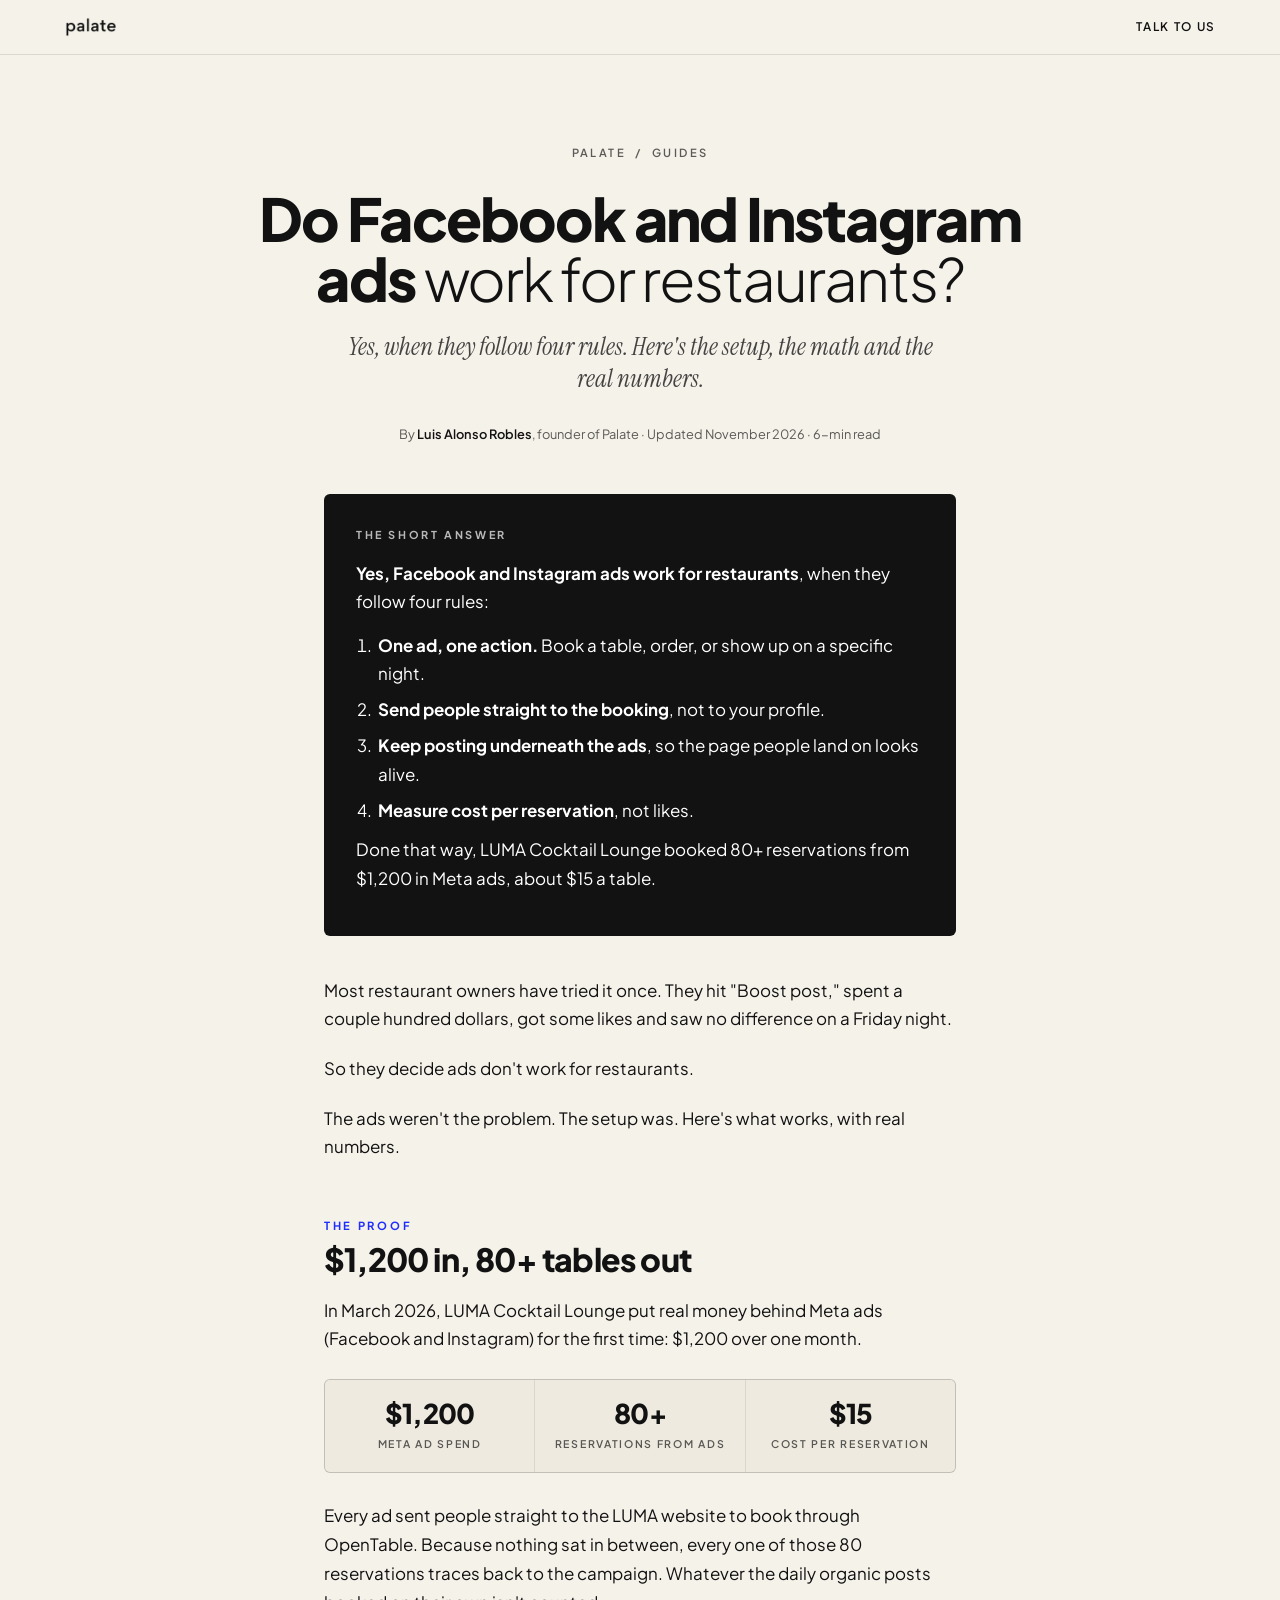
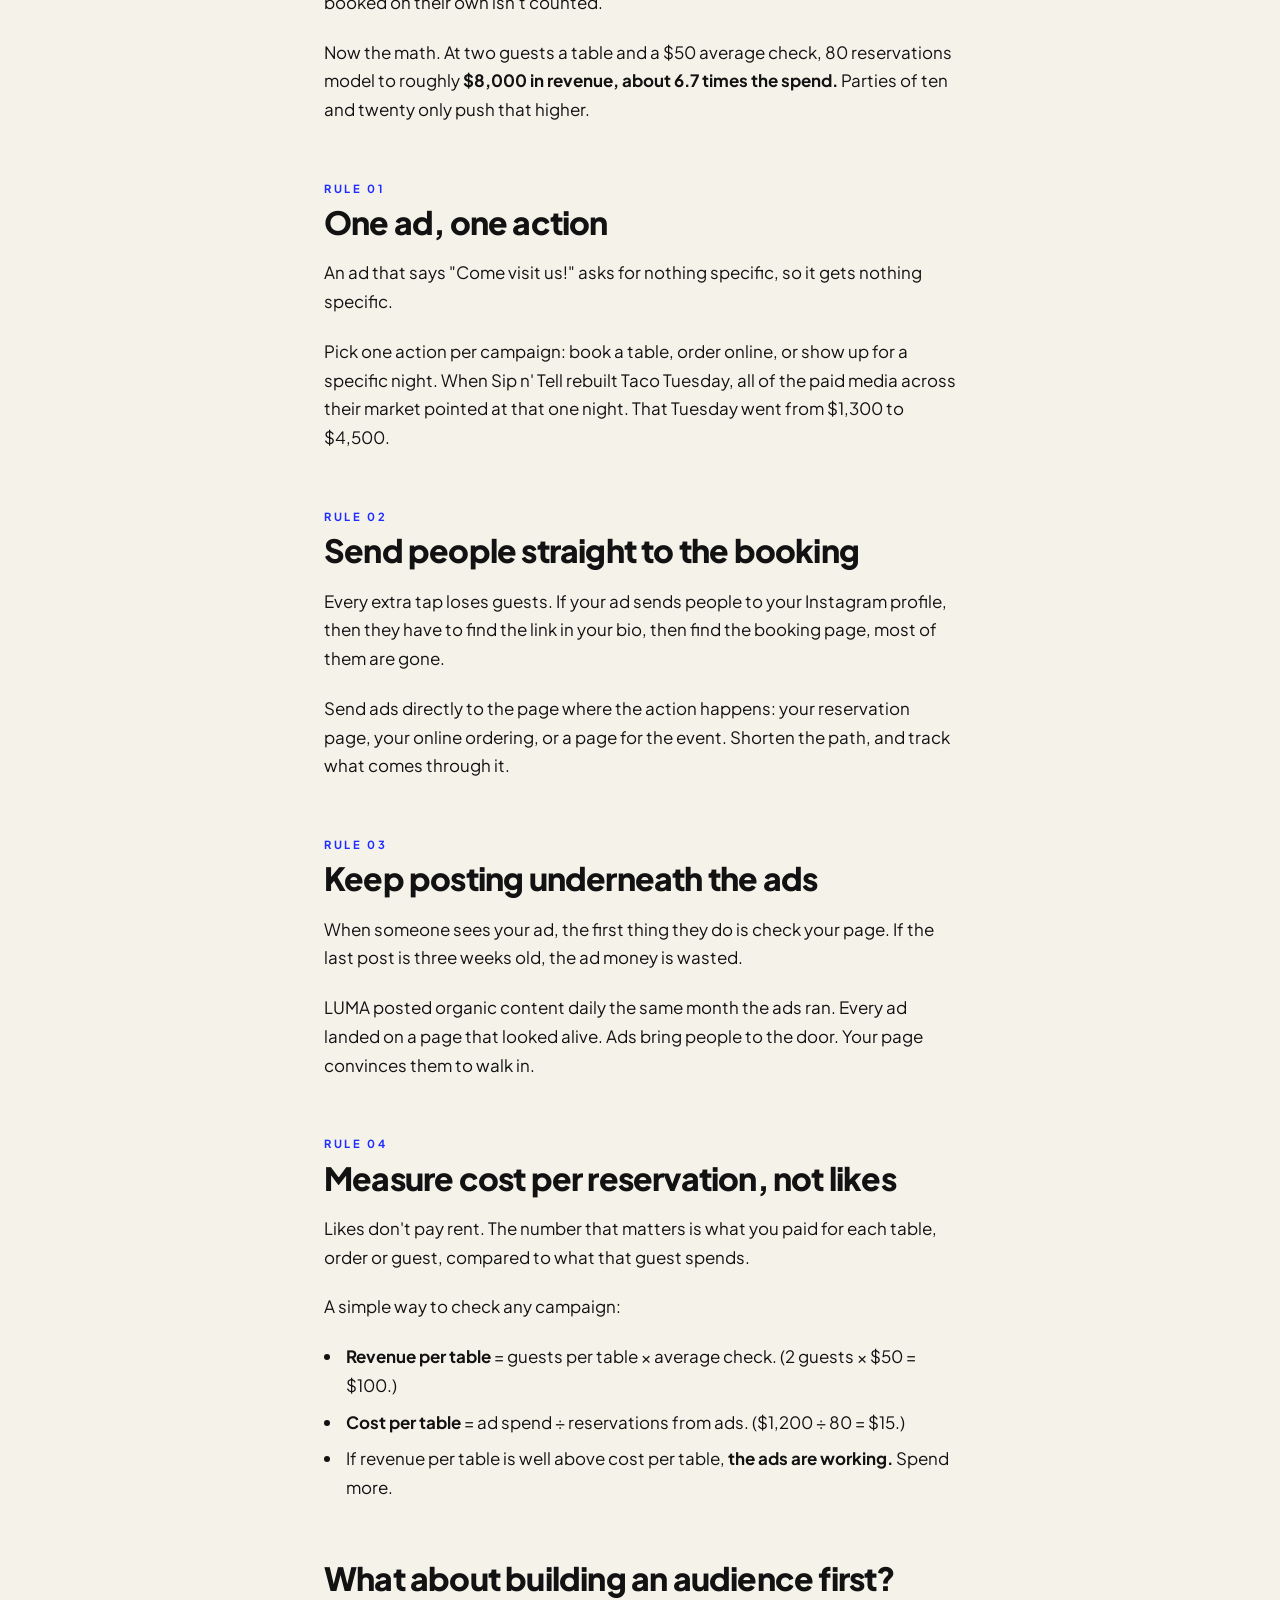
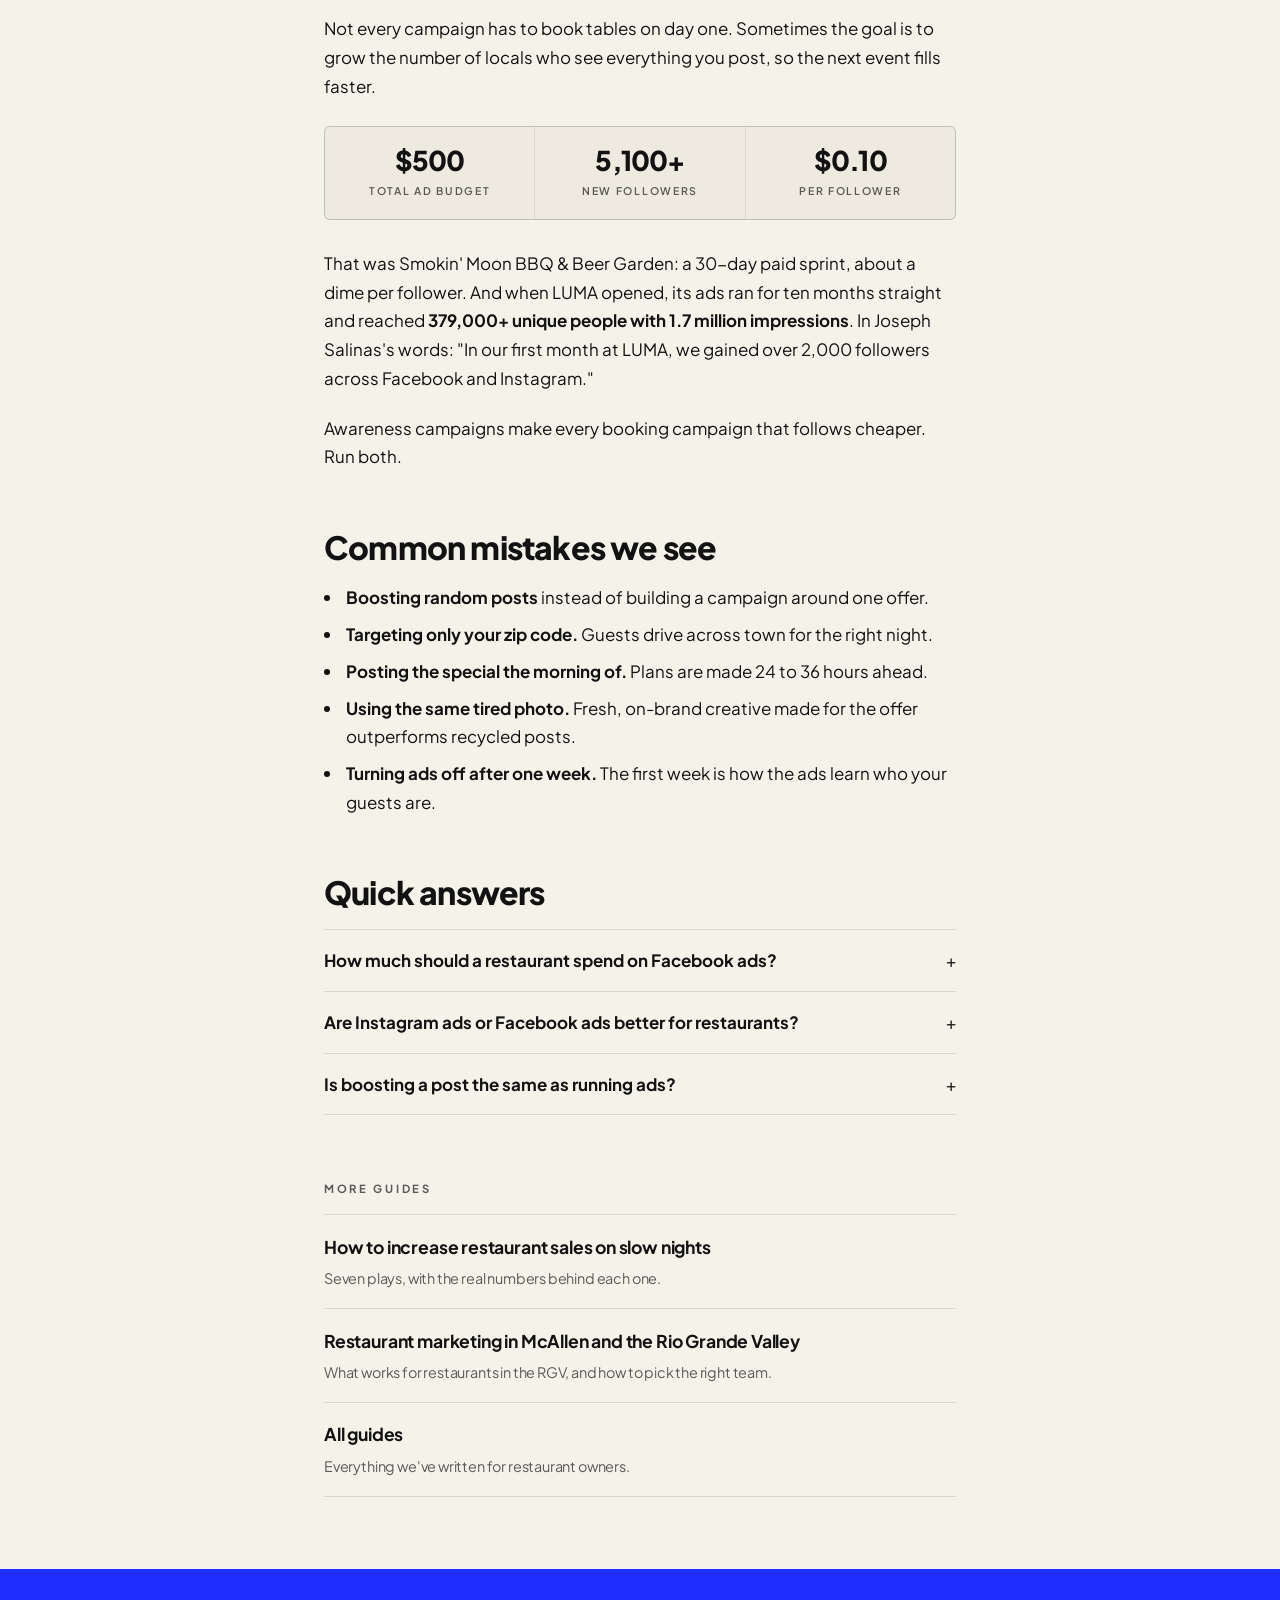
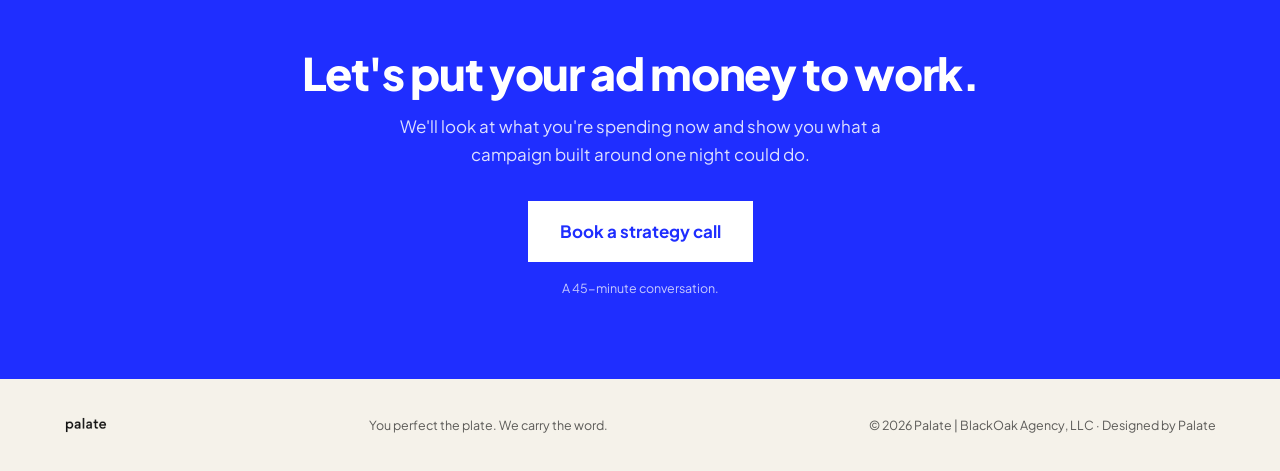
==== commit c674f313: "Footer: Designed by Palate Co-Authored-By: Claude Opus 5.5 <noreply@anthropic.com>" ====
--- a/do-facebook-instagram-ads-work-for-restaurants/index.html
+++ b/do-facebook-instagram-ads-work-for-restaurants/index.html
@@ -265,7 +265,7 @@
 <footer>
   <a href="/"><img src="../media/Brand/palate-wordmark-ink.png" alt="Palate" width="90" height="18"></a>
   <span>You perfect the plate. We carry the word.</span>
-  <span>© 2026 Palate | BlackOak Agency, LLC</span>
+  <span>© 2026 Palate | BlackOak Agency, LLC · Designed by Palate</span>
 </footer>
 
 </body>
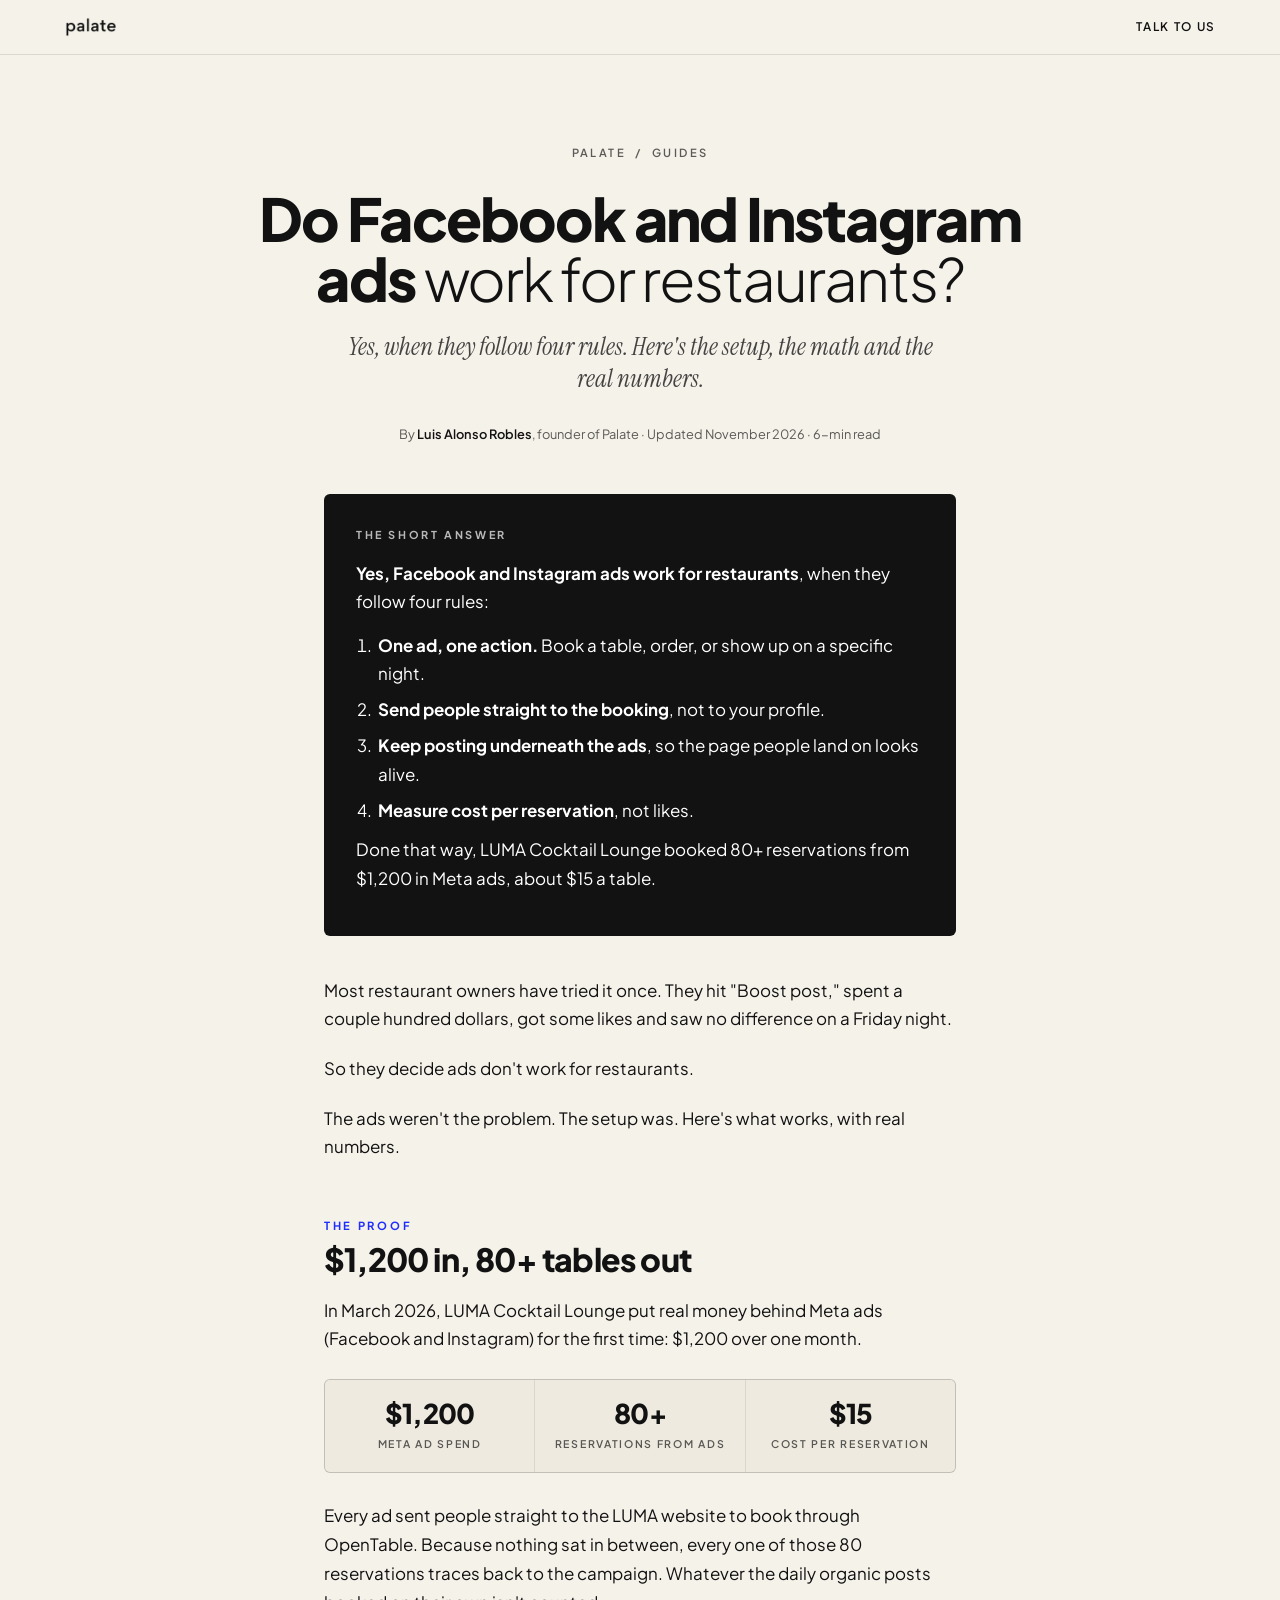
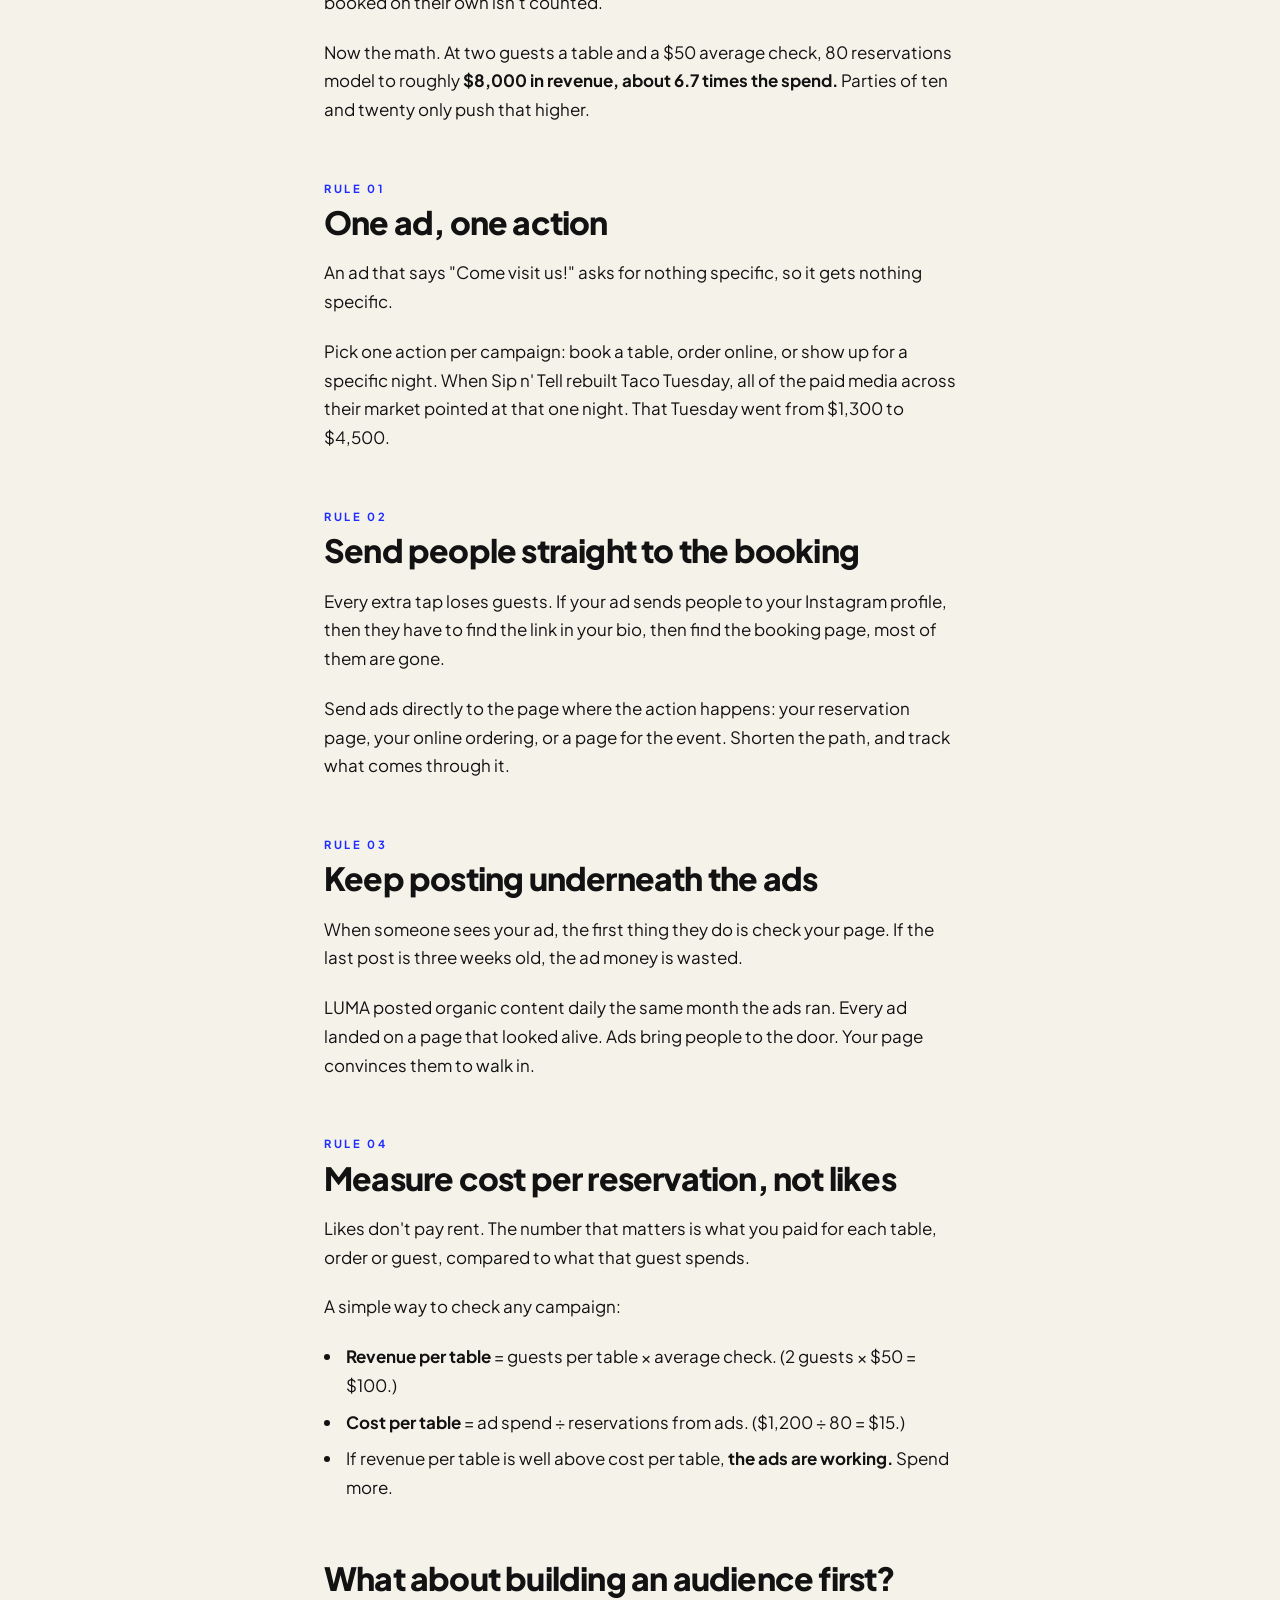
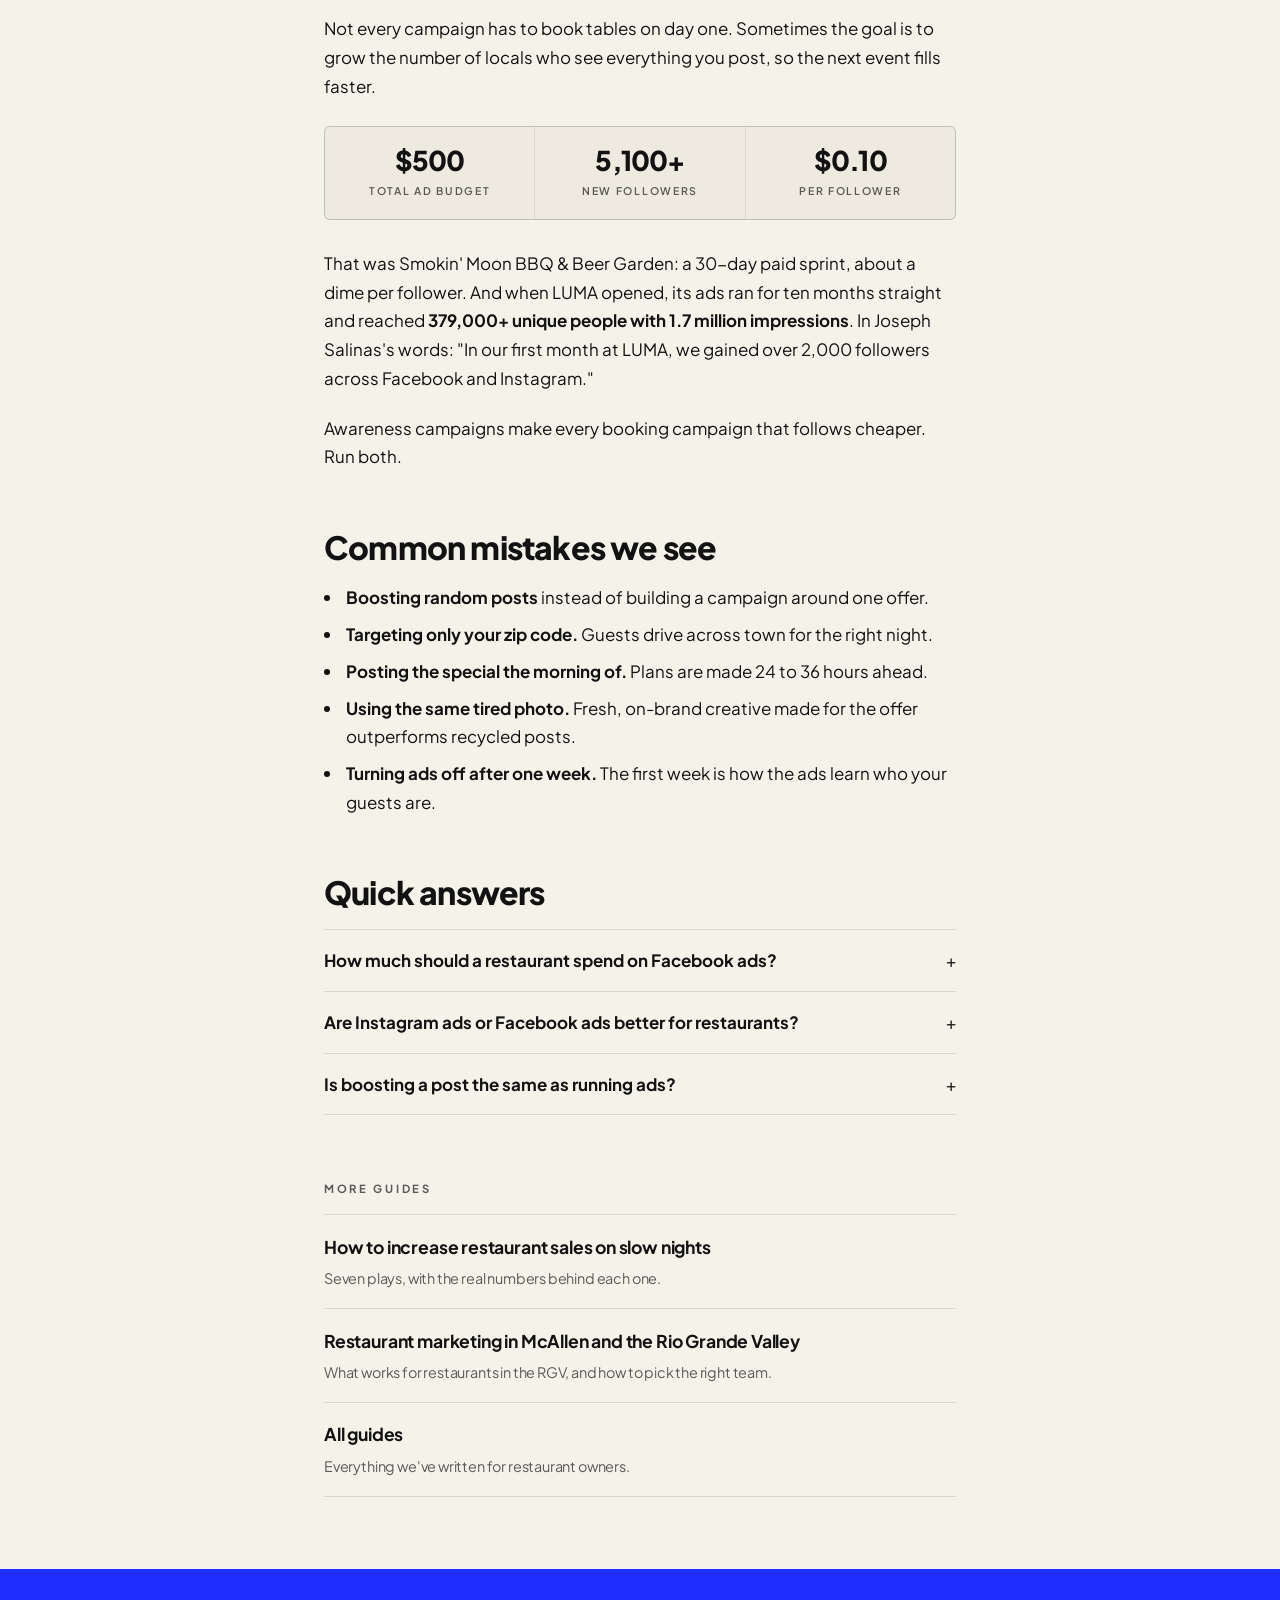
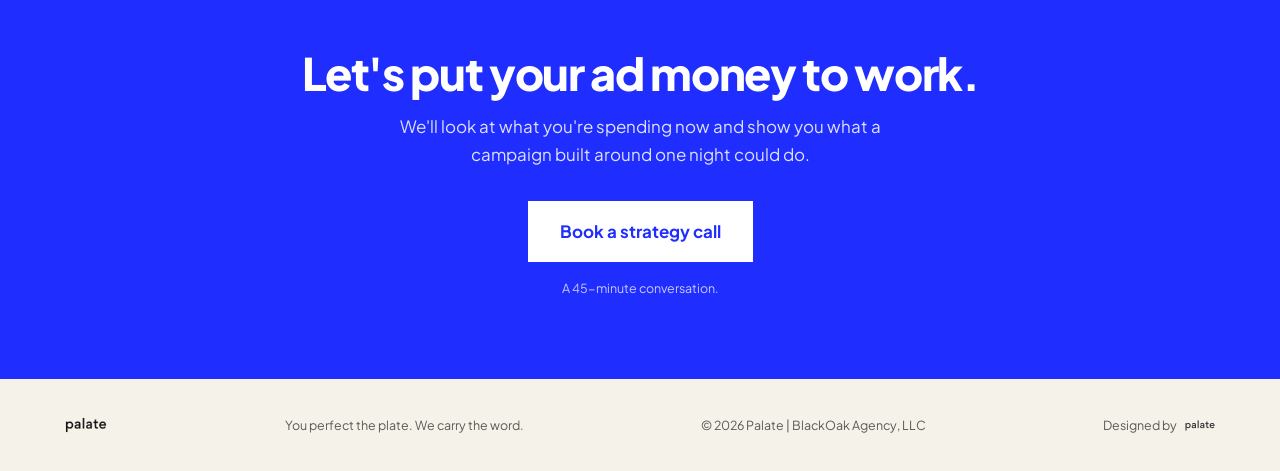
==== commit 90181cf5: "Footer credit: 'Designed by' + Palate wordmark Co-Authored-By: Claude Opus 5.5 <noreply@anthropic.co" ====
--- a/do-facebook-instagram-ads-work-for-restaurants/index.html
+++ b/do-facebook-instagram-ads-work-for-restaurants/index.html
@@ -265,7 +265,7 @@
 <footer>
   <a href="/"><img src="../media/Brand/palate-wordmark-ink.png" alt="Palate" width="90" height="18"></a>
   <span>You perfect the plate. We carry the word.</span>
-  <span>© 2026 Palate | BlackOak Agency, LLC · Designed by Palate</span>
+  <span>© 2026 Palate | BlackOak Agency, LLC</span><a href="/" class="ft-credit" style="display:inline-flex;align-items:center;gap:0.45rem"><span>Designed by</span><img src="../media/Brand/palate-wordmark-ink.png" alt="Palate" style="height:13px;width:auto;opacity:0.85"></a>
 </footer>
 
 </body>
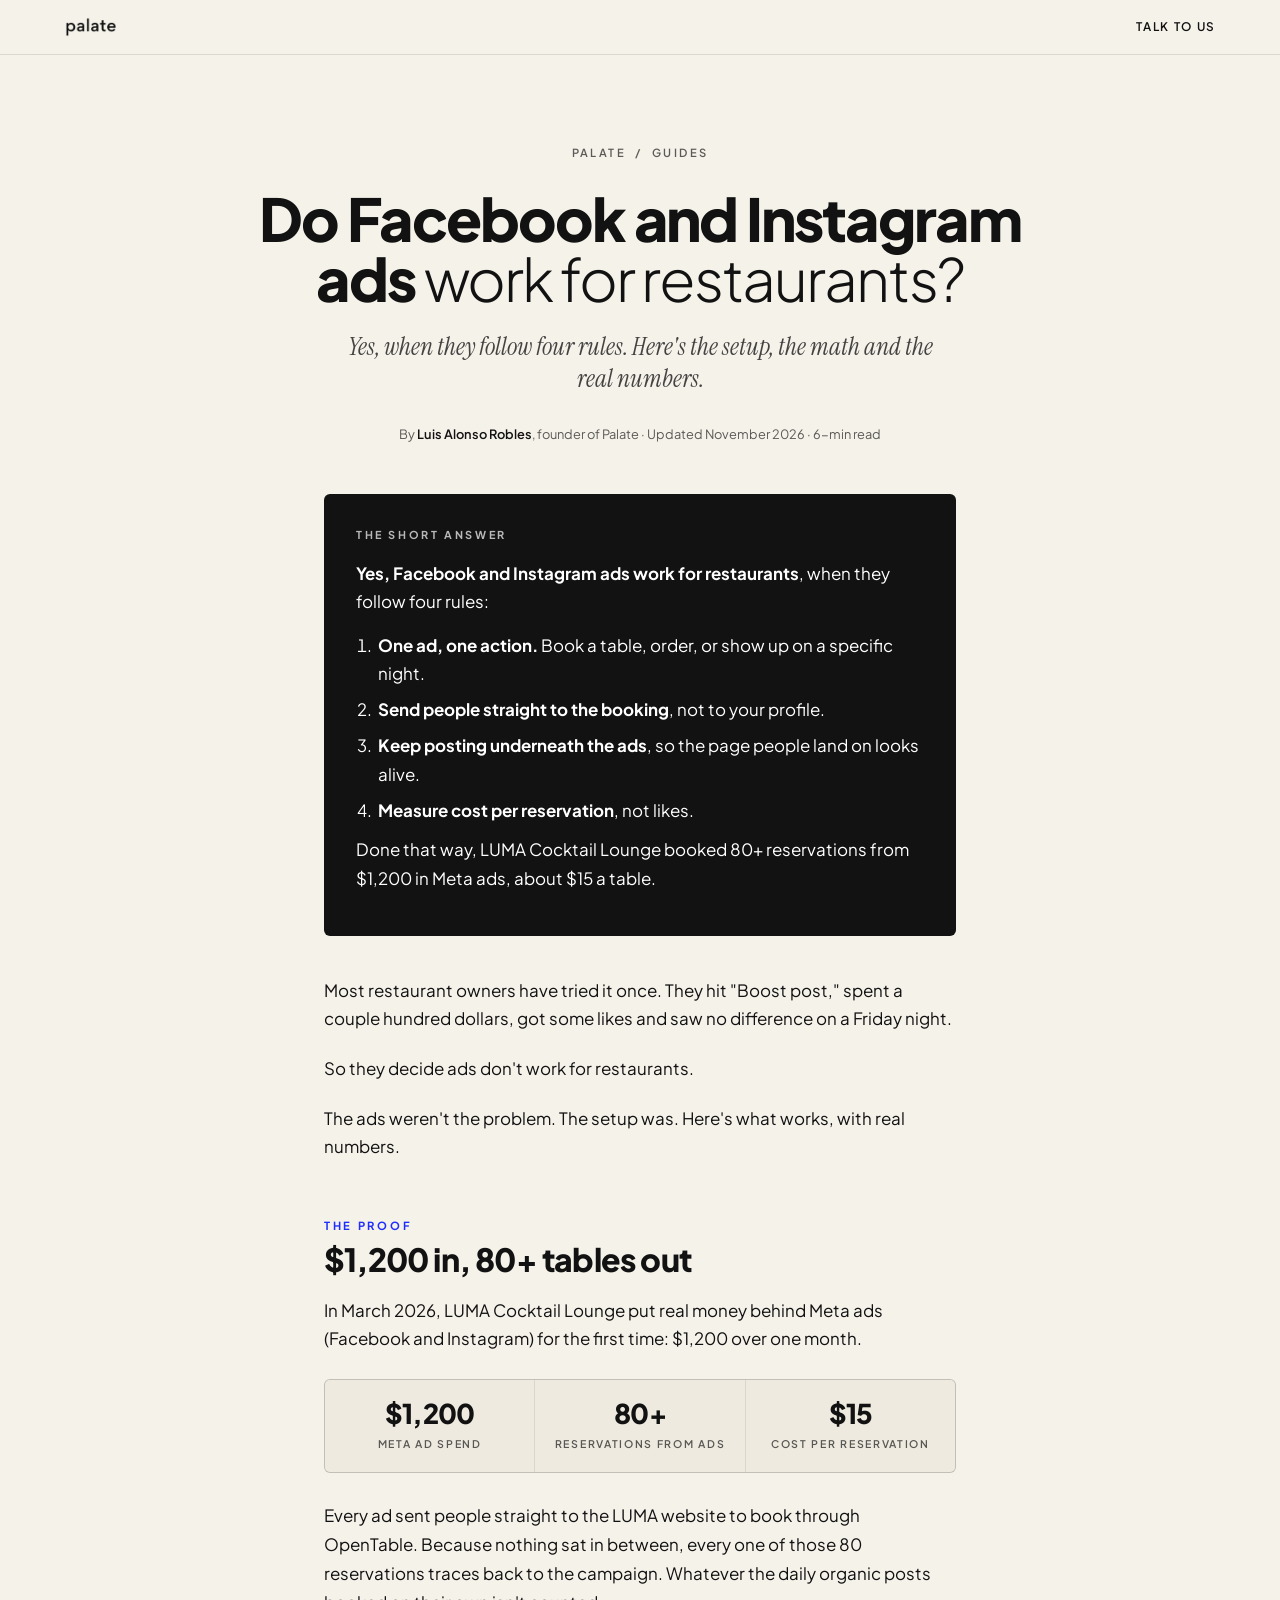
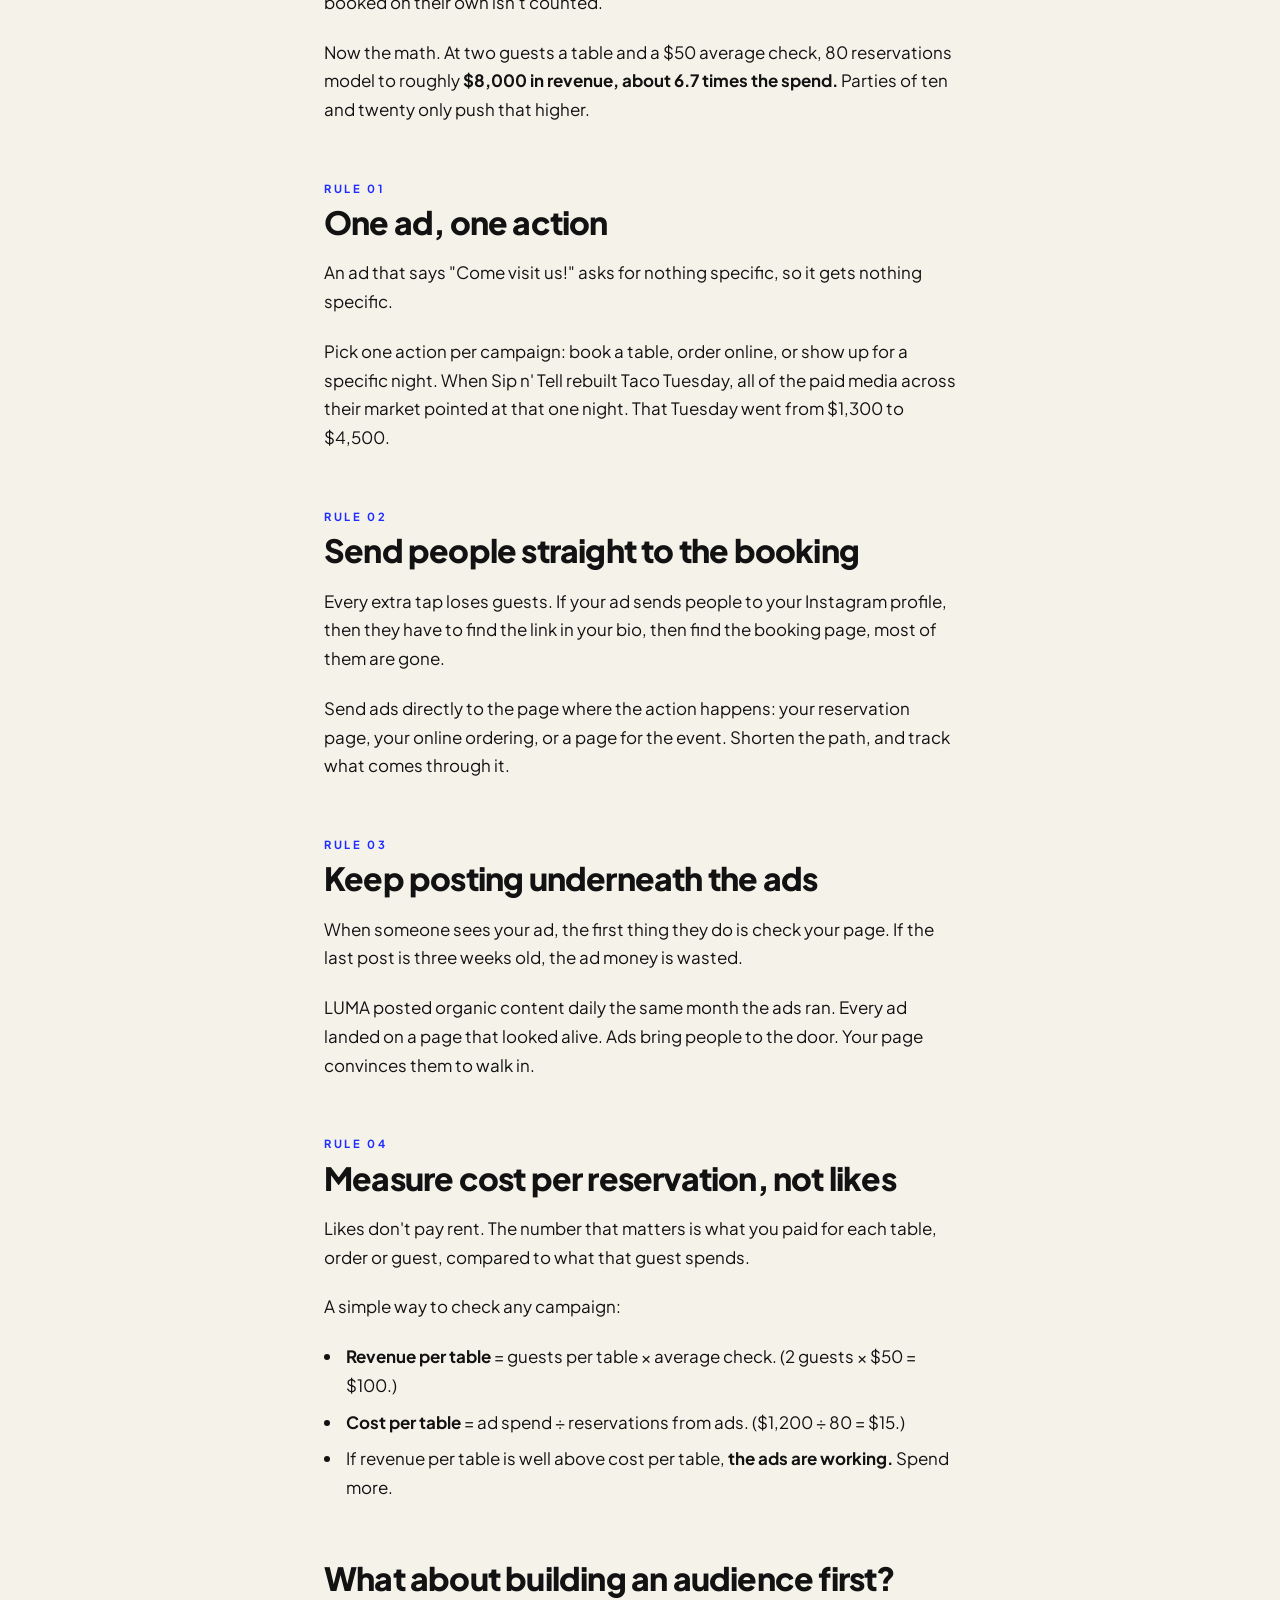
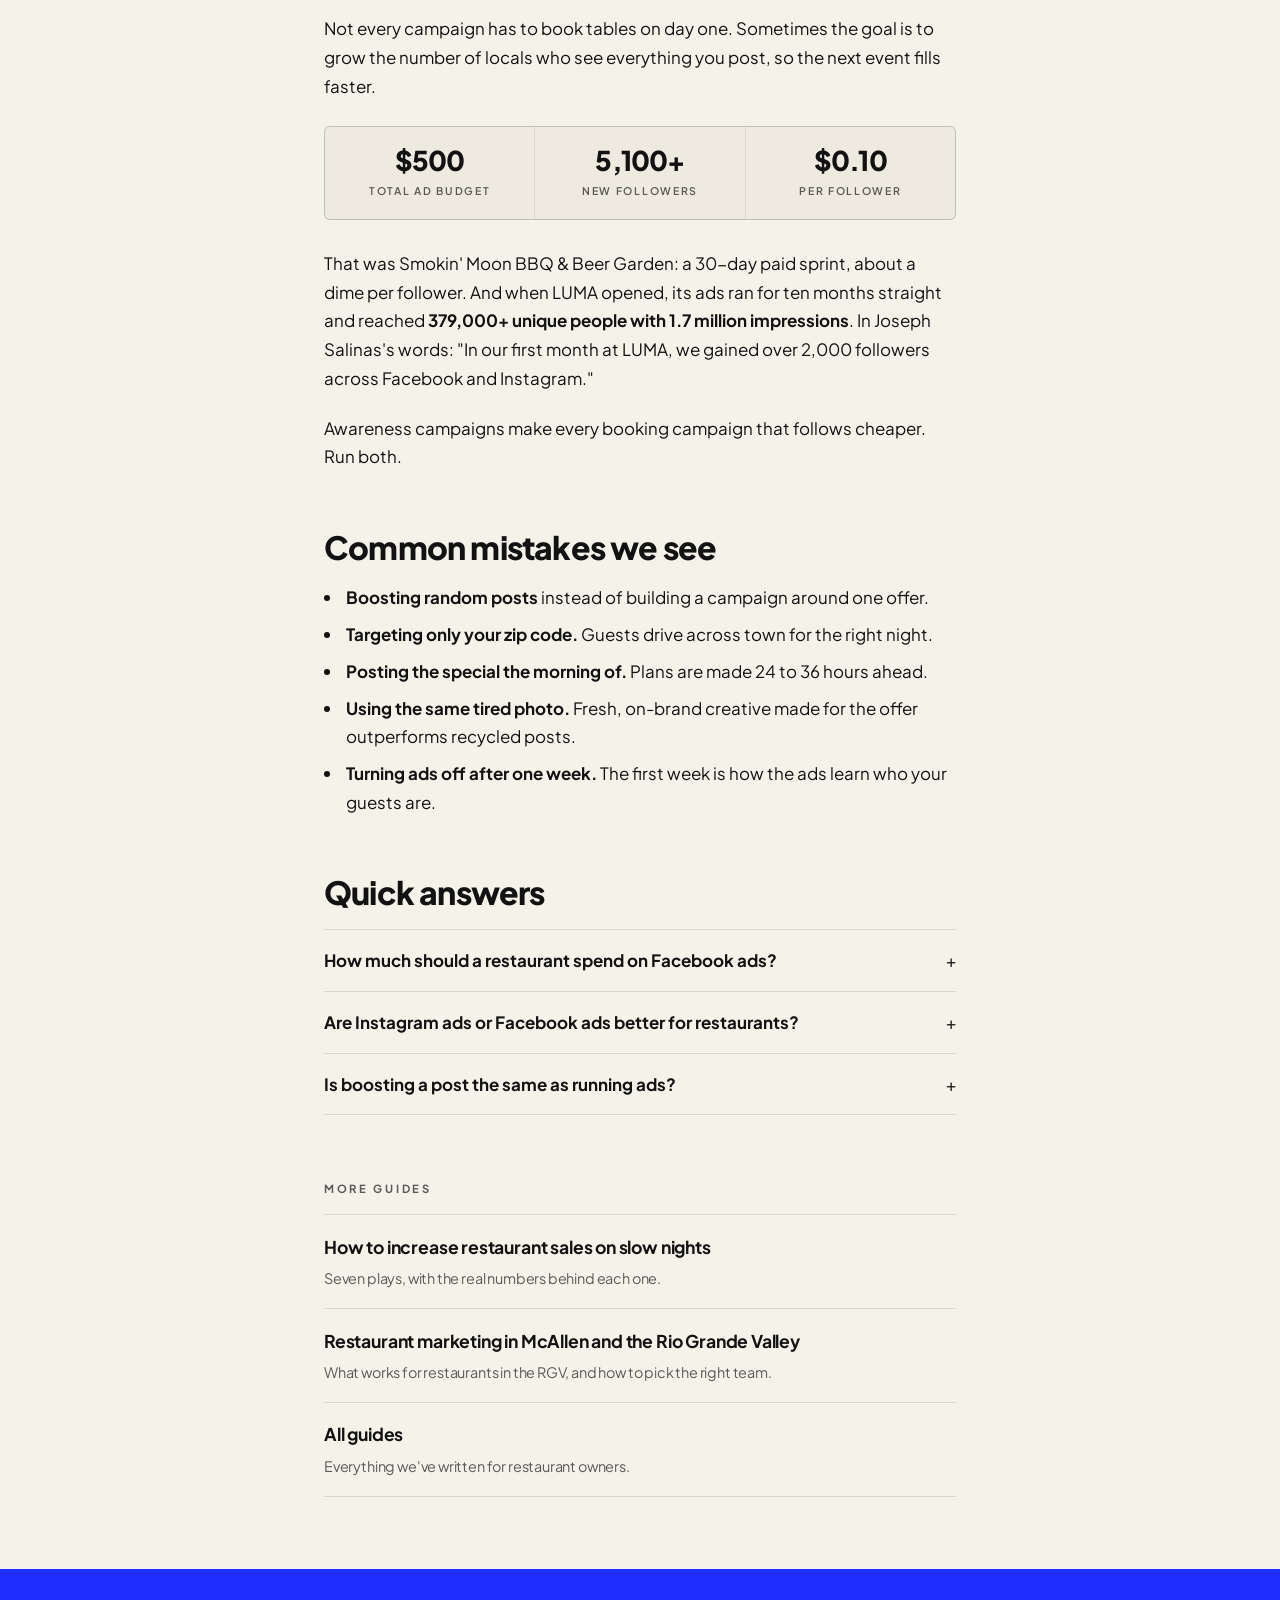
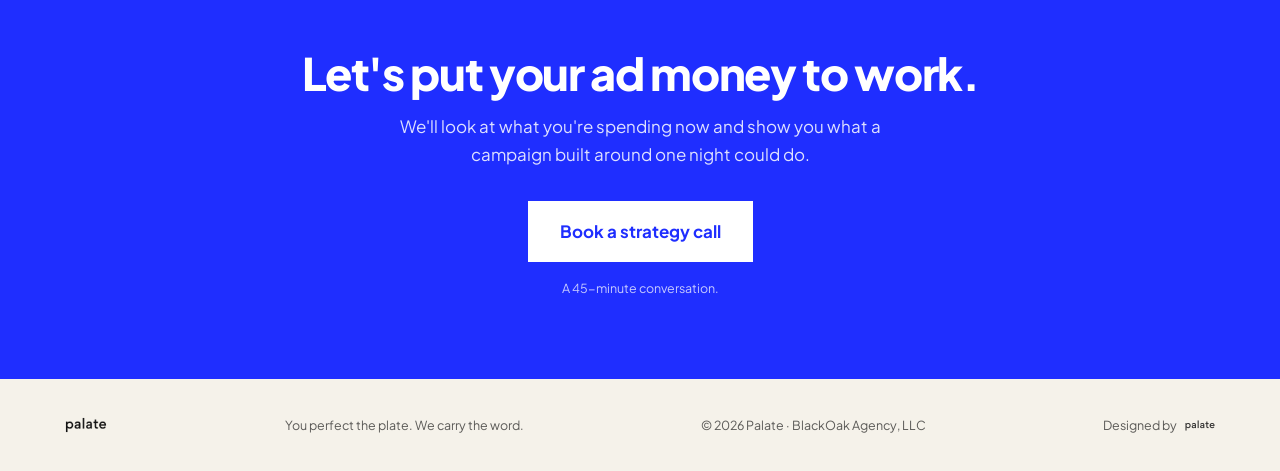
==== commit 89cdba9d: "Footer: dot instead of pipe in the copyright line Co-Authored-By: Claude Opus 5.5 <noreply@anthropic" ====
--- a/do-facebook-instagram-ads-work-for-restaurants/index.html
+++ b/do-facebook-instagram-ads-work-for-restaurants/index.html
@@ -265,7 +265,7 @@
 <footer>
   <a href="/"><img src="../media/Brand/palate-wordmark-ink.png" alt="Palate" width="90" height="18"></a>
   <span>You perfect the plate. We carry the word.</span>
-  <span>© 2026 Palate | BlackOak Agency, LLC</span><a href="/" class="ft-credit" style="display:inline-flex;align-items:center;gap:0.45rem"><span>Designed by</span><img src="../media/Brand/palate-wordmark-ink.png" alt="Palate" style="height:13px;width:auto;opacity:0.85"></a>
+  <span>© 2026 Palate · BlackOak Agency, LLC</span><a href="/" class="ft-credit" style="display:inline-flex;align-items:center;gap:0.45rem"><span>Designed by</span><img src="../media/Brand/palate-wordmark-ink.png" alt="Palate" style="height:13px;width:auto;opacity:0.85"></a>
 </footer>
 
 </body>
